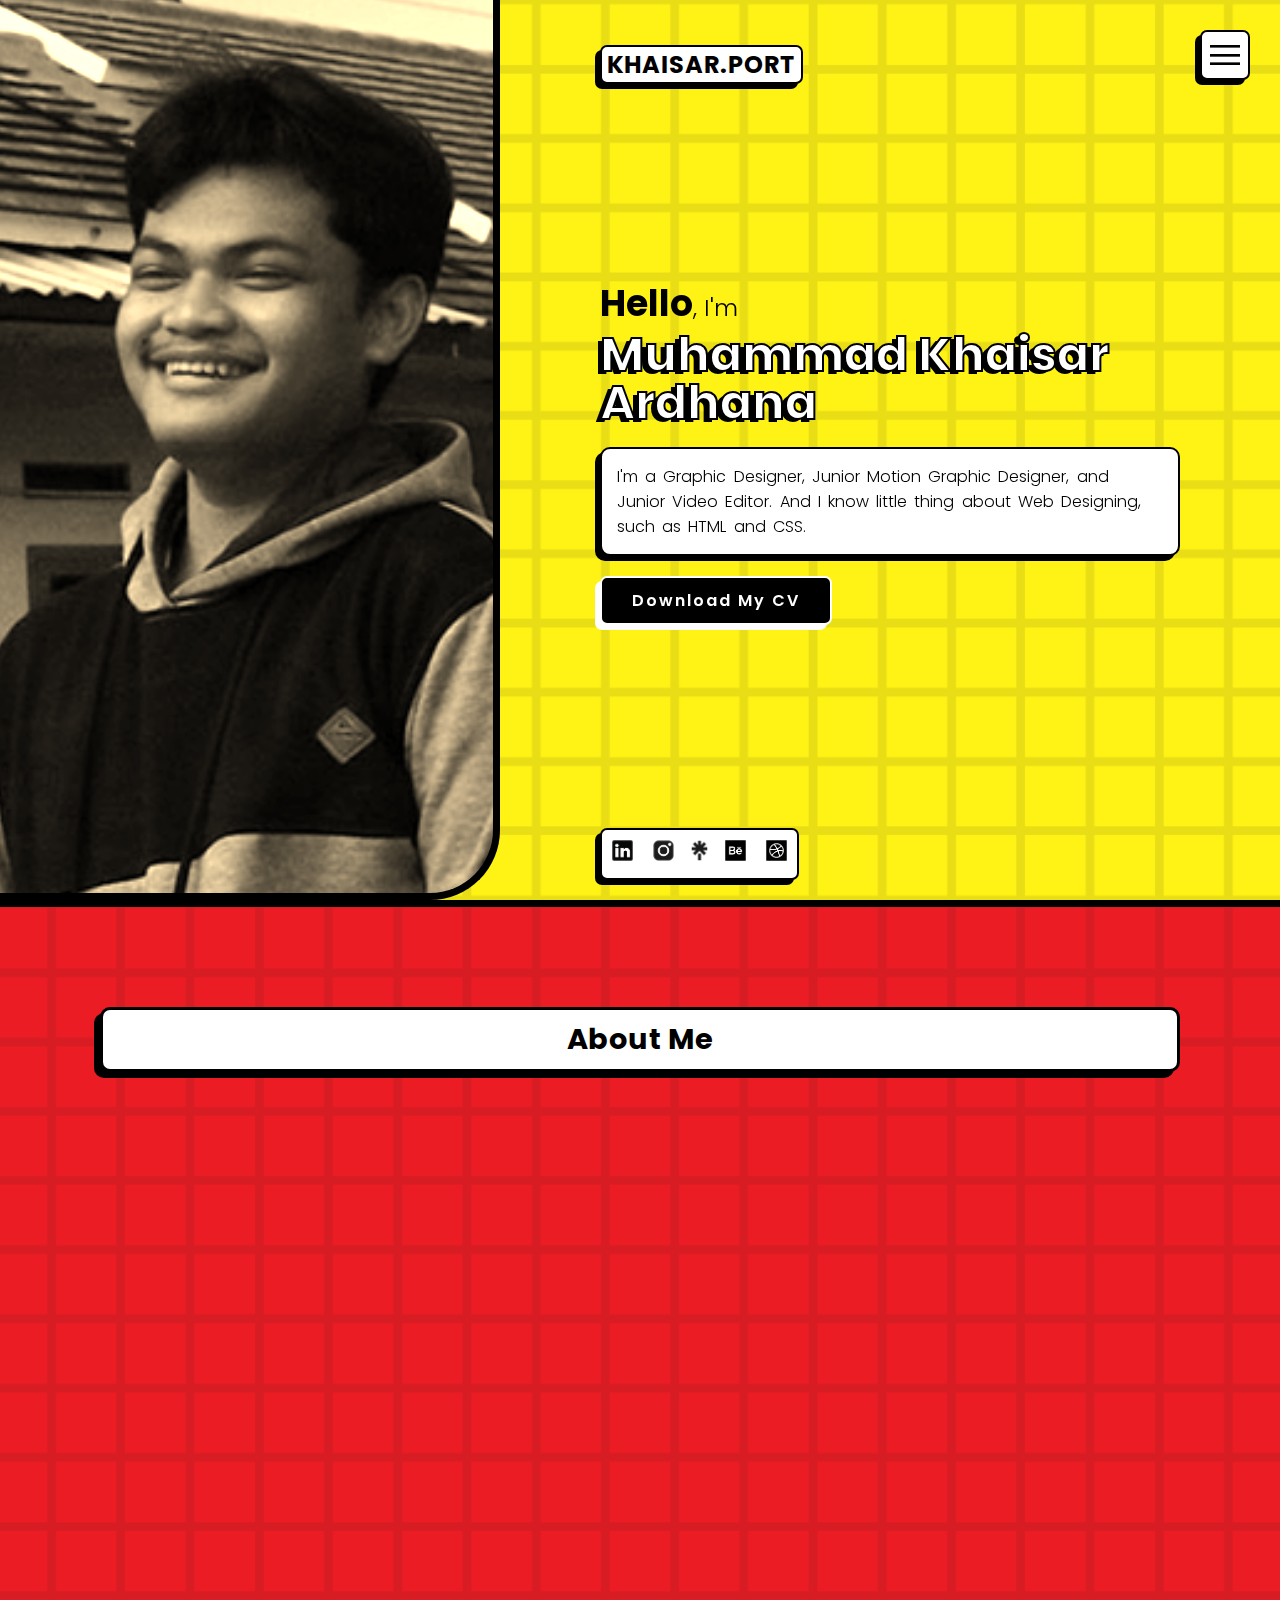
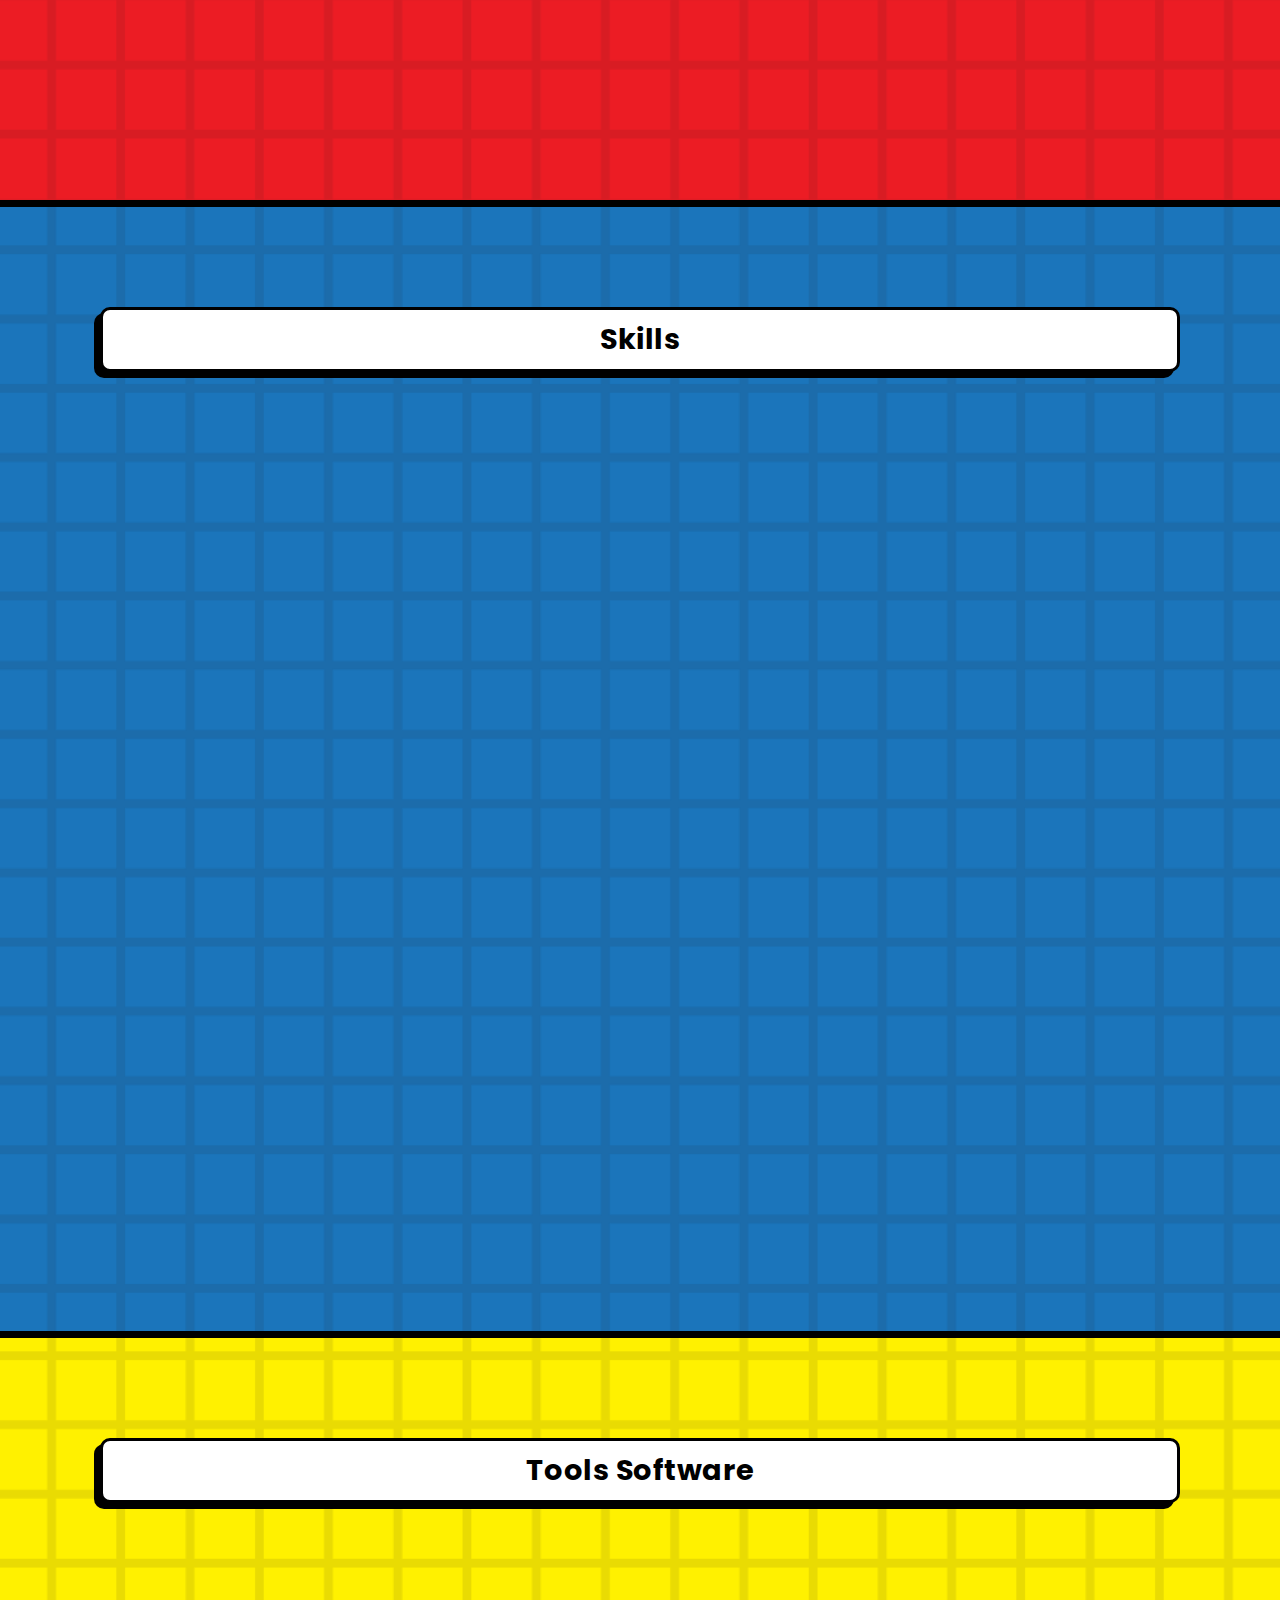
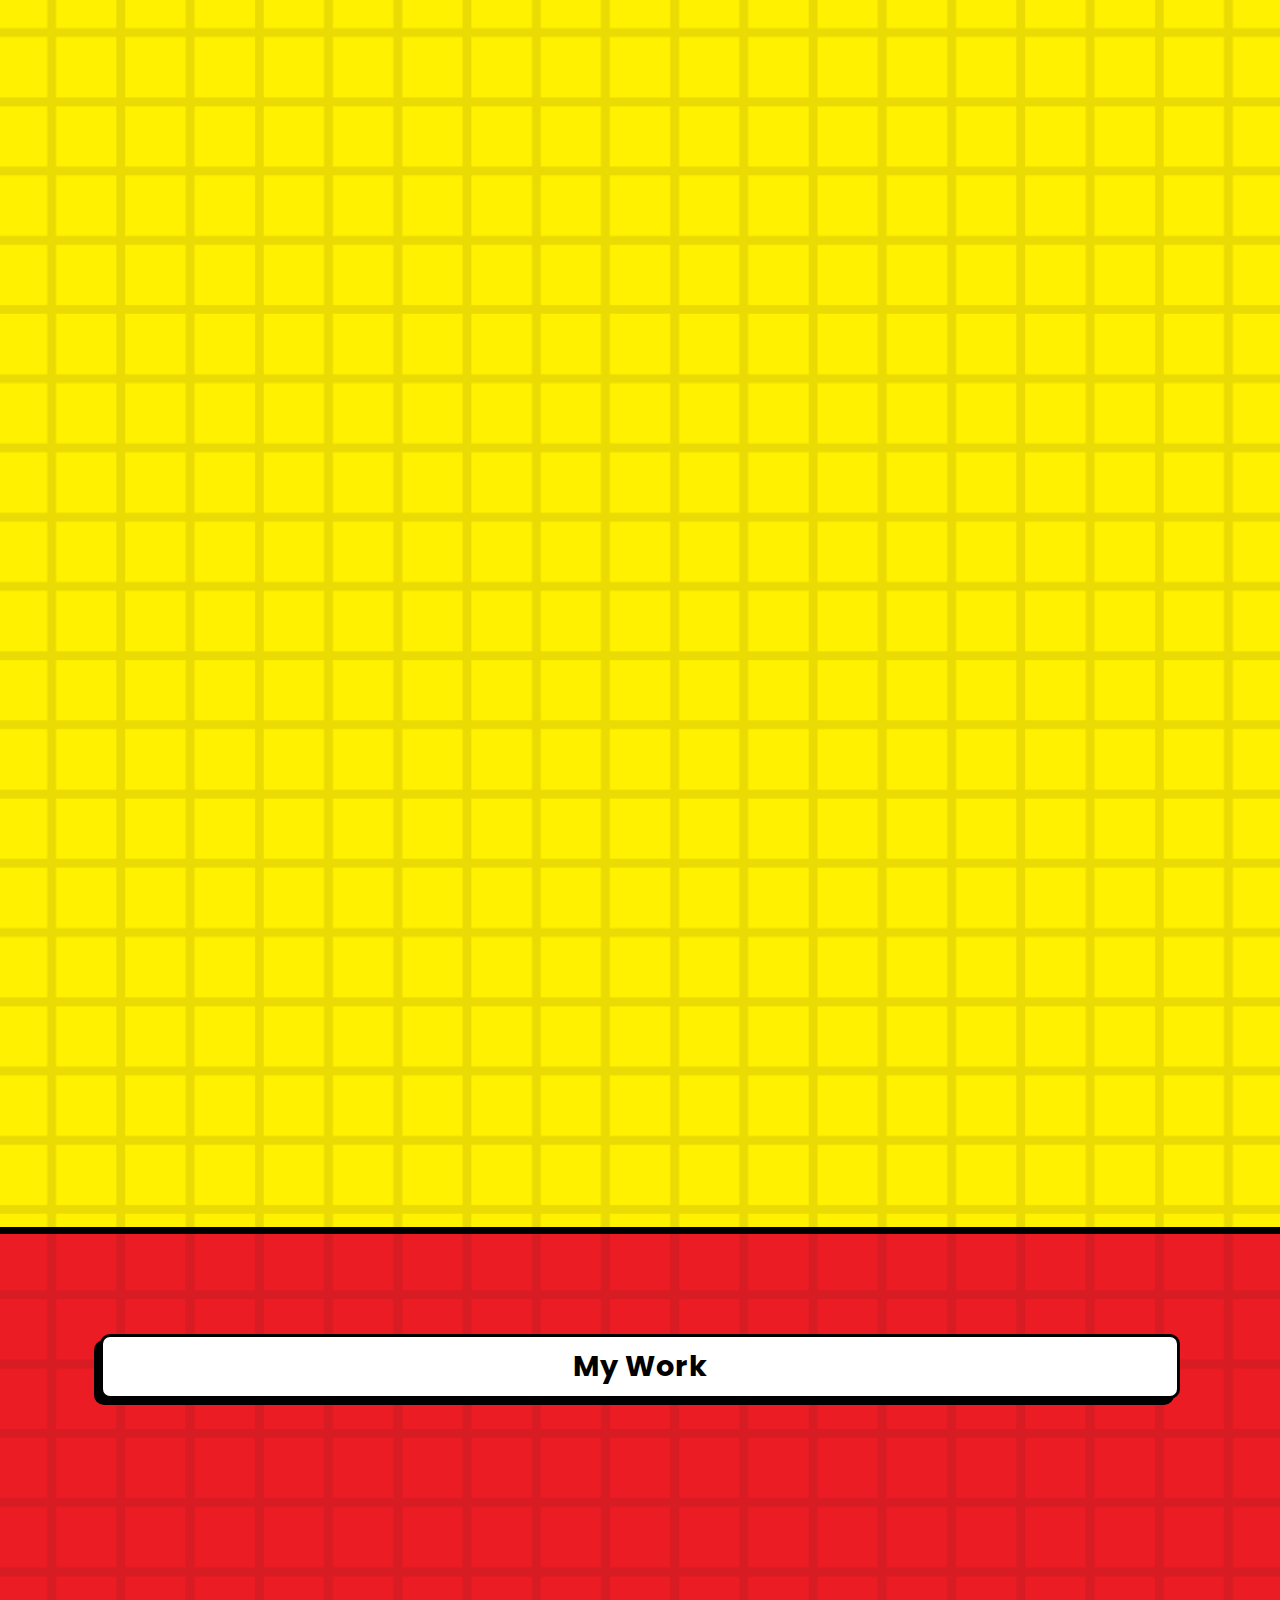
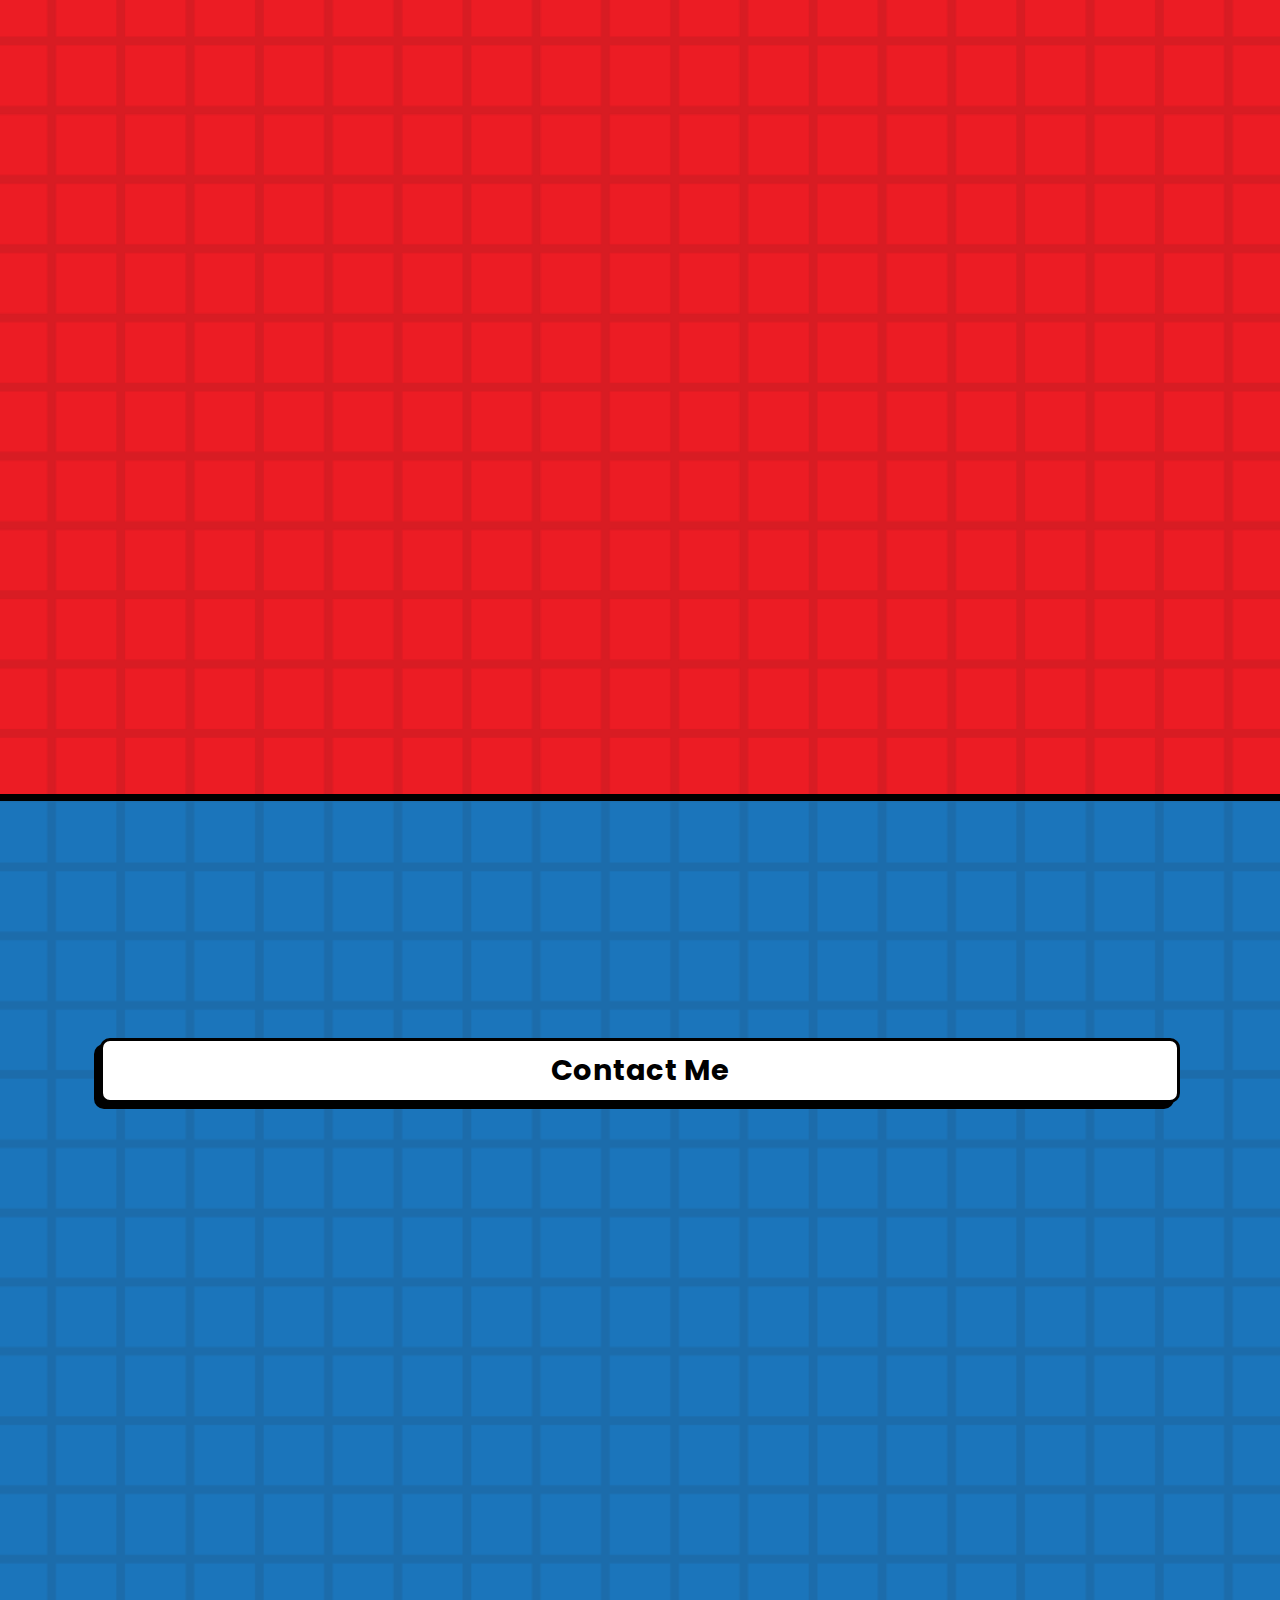
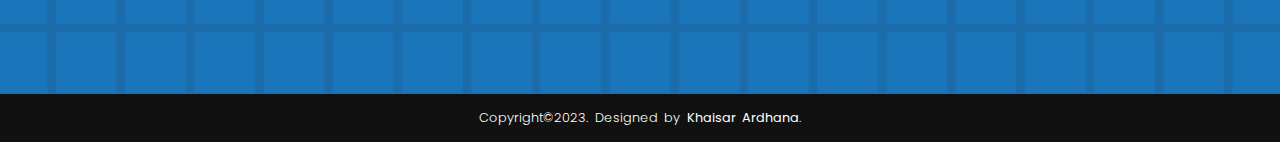
==== index.html @ e200ba96 "first commit" ====
<!DOCTYPE html>
<html lang="en">
<head>
    <meta charset="UTF-8">
    <meta http-equiv="X-UA-Compatible" content="IE=edge">
    <meta name="viewport" content="width=device-width, initial-scale=1.0">
    <title>Khaisar Port | Personal Portfolio</title>
    <link rel="stylesheet" href="style.css">
    <link rel="preconnect" href="https://fonts.googleapis.com">
    <link rel="preconnect" href="https://fonts.gstatic.com" crossorigin>
    <link href="https://fonts.googleapis.com/css2?family=Poppins:wght@400;900&display=swap" rel="stylesheet">
    <link rel="stylesheet" href="https://unpkg.com/aos@next/dist/aos.css" />
    <link rel="shortcut icon" href="img/iconnn.png" type="image/x-icon">
</head>
<body>
    <div class="toggle" onclick="toggleMenu();"></div>

    <div id="scrollo" onclick="scrollToTop();"></div>
    
    <section class="banner" id="home">
        <div class="imgSidebar">
            <img src="img/bg2.png" alt="">
        </div>
        <div class="contentBx">
            <h5 class="logoText">khaisar.port</h5>
            <div>
                <h4 data-aos="fade-right" data-aos-delay="180" data-aos-duration="700"><span>Hello</span>, I'm</h4>
                <h2 data-aos="fade-right" data-aos-delay="180" data-aos-duration="700">Muhammad Khaisar Ardhana</h2>
                <p data-aos="fade-right" data-aos-delay="150" data-aos-duration="700">I'm a Graphic Designer, Junior Motion Graphic Designer, and Junior Video Editor. 
                And I know little thing about Web Designing, such as HTML and CSS.</p>
                <div data-aos="fade-right" data-aos-delay="150" data-aos-duration="700">
                    <a href="https://drive.google.com/file/d/1CqVGi5W39C2ezbR8fNIJ_-Jcxa_Be7l1/view?usp=share_link" target="_blank" class="btn1">Download My CV</a>
                </div>
            </div>
            <ul class="sci">
                <li><a href="https://www.linkedin.com/in/khaisarishere/" target="_blank"><img src="img/linkedin.png"></a></li>
                <li><a href="https://www.instagram.com/khaisar.port/" target="_blank"><img src="img/instagram.png"></a></li>
                <li><a href="https://linktr.ee/khaisar.porto" target="_blank"><img src="img/linktree.png"></a></li>
                <li><a href="https://www.behance.net/ardhan28121" target="_blank"><img src="img/behance.png"></a></li>
                <li><a href="https://dribbble.com/khaisar_port" target="_blank"><img src="img/dribbble.png"></a></li>
            </ul>
        </div>
    </section>

    <section class="about" id="about">
        <div class="title white">
            <h2>About Me</h2>
        </div>
        <div class="content">
            <div class="textBx"  data-aos="fade-up" data-aos-delay="100" data-aos-duration="500">
                <p>I am Muhammad Khaisar Ardhana, I am a graduate of SMK Negeri 62 Jakarta majoring in Multimedia. 
                I have some expertise in the field of multimedia, namely graphic design, motion graphics, video editing, and a 
                little bit of web designing. During school I was active in multimedia activities at school, among others, I was assigned 
                to create poster designs for school activities, banner designs for school activities, make logos for school hotels, and 
                be part of a video editor for school commercial advertising needs and school activities.<br><br>In addition, I have experience 
                in PKL(Internship) programs in two different places. For the first place I underwent the internship, I did it at the Ministry 
                of Agriculture of the Republic of Indonesia in South Jakarta, where I worked as a graphic designer who focused on making 
                statistical designs for agricultural development in Indonesia. For the second place, I did my internship at NR Productions in 
                Bogor, where I acted as a graphic designer for print and digital media purposes, such as creating designs for posters, banners, 
                labels, packaging, infographics, instagram feeds and motion graphic assets.</p>
            </div>
            <div class="imgBx" data-aos="fade-up" data-aos-delay="115" data-aos-duration="500">
                <img src="img/bg1.jpg">
            </div>
        </div>
    </section>

    <section class="services" id="services">
        <div class="title">
            <h2>Skills</h2>
        </div>
        <div class="content">
            <div class="servicesBx">
                <img src="img/icon1.png">
                <h2>Graphic Design</h2>
            </div>
            <div class="servicesBx">
                <img src="img/icon4.png">
                <h2>Digital Imaging</h2>
            </div>
            <div class="servicesBx">
                <img src="img/icon6.png">
                <h2>Motion Graphic</h2>
            </div>
            <div class="servicesBx">
                <img src="img/icon6.png">
                <h2>Video Editing</h2>
            </div>
            <div class="servicesBx">
                <img src="img/icon5.png">
                <h2>Office Software</h2>
            </div>
            <div class="servicesBx">
                <img src="img/icon2.png">
                <h2>Web Design</h2>
            </div>
        </div>
    </section>

    <section class="skills" id="skills">
        <div class="title white">
            <h2>Tools Software</h2>
        </div>
        <div class="content">
            <div class="skillsBx" data-aos="fade-up" data-aos-delay="100" data-aos-duration="500">
                <ul>
                    <li>
                        <h5>Adobe Photoshop<br/>80%</h5>
                        <span class="bar bar1"></span>
                    </li>
                    <li>
                        <h5>Adobe Illustrator<br/>90%</h5>
                        <span class="bar bar2"></span>
                    </li>
                    <li>
                        <h5>Adobe After Effect<br/>50%</h5>
                        <span class="bar bar3"></span>
                    </li>
                    <li>
                        <h5>Adobe Premiere Pro<br/>50%</h5>
                        <span class="bar bar4"></span>
                    </li>
                    <li>
                        <h5>Adobe XD<br/>60%</h5>
                        <span class="bar bar5"></span>
                    </li>
                    <li>
                        <h5>CorelDRAW<br/>60%</h5>
                        <span class="bar bar6"></span>
                    </li>
                    <li>
                        <h5>Microsoft Excel<br/>60%</h5>
                        <span class="bar bar7"></span>
                    </li>
                    <li>
                        <h5>Microsoft Word<br/>70%</h5>
                        <span class="bar bar8"></span>
                    </li>
                    <li>
                        <h5>Microsoft PowerPoint<br/>60%</h5>
                        <span class="bar bar9"></span>
                    </li>
                    <li>
                        <h5>HTML<br/>60%</h5>
                        <span class="bar bar10"></span>
                    </li>
                    <li>
                        <h5>CSS<br/>50%</h5>
                        <span class="bar bar11"></span>
                    </li>
                </ul>
            </div>
        </div>
    </section>

    <section class="work" id="work"> 
        <div class="title">
            <h2>My Work</h2>
        </div>
        <div class="content">
            <div class="workBx">
                <div class="imgBx">
                    <img src="work/img/other/9 B PETANI 8 3.jpg">
                </div>
            </div>
            <div class="workBx">
                <div class="imgBx">
                    <img src="work/img/other/23 Y PURBA 1 1.jpg">
                </div>
            </div>
            <div class="workBx">
                <div class="imgBx">
                    <img src="work/img/other/52 R SAUNG PECEL.jpg">
                </div>
            </div>
            <div class="workBx">
                <div class="imgBx">
                    <img src="work/img/other/72 B PRICE 3 1.jpg">
                </div>
            </div>
            <div class="workBx">
                <div class="imgBx">
                    <img src="work/img/other/79 R WORKIND 4 4.jpg">
                </div>
            </div>
            <div class="workBx">
                <div class="imgBx">
                    <img src="work/img/other/86 LABEL DARGUL 2-01.jpg">
                </div>
            </div>
            <div class="workBx">
                <div class="imgBx">
                    <img src="work/img/other/87 LOGO TAHU BUDUG-01.jpg">
                </div>
            </div>
            <div class="workBx">
                <div class="imgBx">
                    <img src="work/img/other/99 OUTINED GLOW.jpg">
                </div>
            </div>
            <div data-aos="fade-up" data-aos-duration="500">
                <a href="work/work.html" class="btn2">More Works</a>
            </div>
        </div>
    </section>

    <section class="contact" id="contact">
        <div class="title white">
            <h2>Contact Me</h2>
        </div>
        <form class="contactForm" name="khaisarport-contact-form">
            <div class="row">
                <div class="col50">
                    <input type="text" placeholder="First Name" id="firstname" autocomplete="off" name="firstname">
                </div>
                <div class="col50">
                    <input type="text" placeholder="Last Name" id="lastname" autocomplete="off" name="lastname">
                </div>
            </div>
            <div class="row">
                <div class="col50">
                    <input type="email" placeholder="E-mail" id="email" autocomplete="off" name="email">
                </div>
                <div class="col50">
                    <input type="text" placeholder="Mobile Phone" id="phoneno" autocomplete="off" name="phoneno">
                </div>
            </div>   
            <div class="row">
                <div class="col100">
                    <textarea placeholder="Message" id="message" name="message"></textarea>
                </div>
            </div>
            <div class="row">
                <div class="col100">
                    <button type="submit" class="btn3" id="btn3" onclick="show();">Send</button>
                    <!-- <div class="success">
                        <h4>Success</h4>
                    </div> -->
                </div>
            </div>
        </form>
        <div class="alert" id="alert">
            <div class="success"><strong>Thank You!</strong>Your message already submitted.</div>
            <div class="success-ok" id="success-ok" onclick="hide();"><STRong>Ok</STRong></div>
        </div>
    </section>

    <div class="copyright">
        <p>Copyright&copy;2023. Designed by <strong>Khaisar Ardhana</strong>.</p>
    </div>

    <div class="sidebar">
        <ul>
            <li><a href="#home" onclick="toggleMenu();">Home</a></li>
            <li><a href="#about" onclick="toggleMenu();">About</a></li>
            <li><a href="#services" onclick="toggleMenu();">Skills</a></li>
            <li><a href="#skills" onclick="toggleMenu();">Tools</a></li>
            <li><a href="#work" onclick="toggleMenu();">Work</a></li>
            <li><a href="#contact" onclick="toggleMenu();">Contact</a></li>
        </ul>
    </div>
    
    <script>
        function toggleMenu(){
            const menuToggle = document.querySelector('.toggle');
            const sidebar = document.querySelector('.sidebar');
            menuToggle.classList.toggle('active');
            sidebar.classList.toggle('active');
        }
    </script>

    <script>
        // Fungsi untuk menggulir ke atas halaman
        function scrollToTop() {
        window.scrollTo({
            top: 0,
            behavior: 'smooth'
        });
        }

        // Menampilkan atau menyembunyikan tombol scroll-to-top saat melakukan scroll
        window.addEventListener('scroll', function() {
        var scrollToTopBtn = document.getElementById('scrollo');
        if (window.pageYOffset > 0) {
            scrollToTopBtn.style.display = 'block';
        } else {
            scrollToTopBtn.style.display = 'none';
        }
        });
    </script>

    <script>
        const scriptURL = 'https://script.google.com/macros/s/AKfycbxWn1-8pSquqkdqn5sS08JqUq5RyhAoqbTfPEj5wbR7oXol35xDWjkbbtz9zF952ITAPw/exec';
        const form = document.forms['khaisarport-contact-form'];
    
        form.addEventListener('submit', e => {
        e.preventDefault();
            fetch(scriptURL, { method: 'POST', body: new FormData(form)})
                .then((response) => {
                    form.reset();
                    console.log('Success!', response);
            })
                .catch((error) => console.error('Error!', error.message));
        });
    </script>

    <script>
        function show() {
            var alert = document.getElementById("alert");
            alert.style.display = 'flex'
        }

        function hide() {
            var alert = document.getElementById("alert");
            alert.style.display = 'none'
        }
    </script>

    <script src="https://unpkg.com/aos@next/dist/aos.js"></script>
    <script>
        const gallerySkill = document.querySelectorAll('.servicesBx');

        gallerySkill.forEach((img, i) => {
            img.dataset.aos = 'zoom-in'
            img.dataset.aosDelay = i * 100
        })

        const galleryWork = document.querySelectorAll('.workBx');

        galleryWork.forEach((imo, i) => {
            imo.dataset.aos = 'zoom-in'
            imo.dataset.aosDelay = i * 100
        })

        const rowForm = document.querySelectorAll('.row');

        rowForm.forEach((rowf, i) => {
            rowf.dataset.aos = 'zoom-in'
            rowf.dataset.aosDelay = i * 100
        })

        AOS.init({
            startEvent: 'DOMContentLoaded'
        });
    </script>

    <!-- <script>
        window.addEventListener('scroll', function(){
            var scroll = document.querySelector('.scroll');
        })
    </script> -->
 
    <!-- <script src="https://smtpjs.com/v3/smtp.js"></script>

    <script>
        var btn2 = document.getElementById('btn2');
        btn2.addEventListener('click', function(e) {
            e.preventDefault()
            var firstname = document.getElementById('firstname').value;
            var lastname = document.getElementById('lastname').value;
            var email = document.getElementById('email').value;
            var phoneno = document.getElementById('phoneno').value;
            var message = document.getElementById('message').value;
            var fill = 'First Name: '+firstname + 'Last Name: '+lastname + '<br/> E-mail: ' + email + '<br/> Phone Number: ' +phoneno + '<br/> Message: '+message;

            Email.send({
                SecureToken : "e549da4a-39fe-4d3e-8492-d111835b9c7c",
                To : 'ardhanamk121@gmail.com',
                From : "randominaja4@gmail.com",
                Subject : "New Contact Entry",
                Body : fill
            }).then(
                message => alert(message)
            );
        })
    </script> tambahin method="post" di form -->

    <!-- <script>
        let cursor = document.querySelector('.cursor');
        document.addEventListener('mousemove', (e) => {
            cursor.style.left = e.pageX + 'px';
            cursor.style.top = e.pageY +'px';
        })
    </script> -->

    <!-- <?php
        if(!empty($_POST["send"])) {
        $userName = $_POST["userName"];
        $userEmail = $_POST["userEmail"];
        $userPhone = $_POST["userPhonemo"];
        $userMessage = $_POST["userMessage"];
        $toEmail = "ardhanamk121@gmail.com";
    
        $mailHeaders = "Name: " . $userFname, $userLname .
        "\r\n Email: ". $userEmail  . 
        "\r\n Phone: ". $userPhoneno  . 
        "\r\n Message: " . $userMessage . "\r\n";

        if(mail($toEmail, $userName, $mailHeaders)) {
            $message = "Your contact information is received successfully.";
        }
    }
    ?> -->
</body>
</html>
---- style.css ----
* {
    margin: 0;
    padding: 0;
    box-sizing: border-box;
    font-family: 'Poppins', sans-serif;;
    scroll-behavior: smooth;
}

.toggle {
    position: fixed;
    top: 30px;
    right: 30px;
    width: 50px;
    height: 50px;
    background: #fff url(img/menu.png);
    border: 2px solid #000;
    background-size: 30px;
    background-position: center;
    background-repeat: no-repeat;
    cursor: pointer;
    border-radius: 7px;
    z-index: 1000;
    box-shadow: -5px 5px #000;
}

.toggle.active {
    background: #fff url(img/close.png);
    background-size: 25px;
    background-position: center;
    background-repeat: no-repeat;
}

#scrollo {
    display: none;
    position: fixed;
    bottom: 30px;
    right: 30px;
    width: 50px;
    height: 50px;
    background: #fff url(../img/arrow.png);
    border: 2px solid #000;
    background-size: 25px;
    background-position: center;
    background-repeat: no-repeat;
    cursor: pointer;
    border-radius: 7px;
    z-index: 1000;
    box-shadow: -5px 5px #000;
    animation: goesup .3s ease-out;
}

@keyframes goesup {
    0% {
      transform: scale(0);
    }

    50% {
        transform: scale(1.2);
    }

    100% {
      transform: scale(1);
    }
}

section {
    padding: 100px;
    min-height: 100vh;
}

.banner {
    position: relative;
    width: 100%;
    min-height: 100vh;
}

.banner .imgSidebar {
    position: absolute;
    top: 0;
    left: 0;
    width: 500px;
    background-color: #000;
    height: 100%;
    overflow: hidden;
    border-radius: 0 0 70px 0;
    border-bottom: 7px solid #000;
    border-right: 7px solid #000;
}

.banner .imgSidebar img {
    position: absolute;
    top: 0;
    left: 0;
    width: 100%;
    height: 100%;
    object-fit: cover;
    transition: .3s;
    margin-top: 0%;
}

.banner .imgSidebar img:hover {
    transform: scale(2);
    filter: sepia(5000%);
    margin-top: 55%;
}

.banner .contentBx,
.sidebar {
    position: absolute;
    top: 0;
    right: 0;
    width: calc(100% - 500px);
    height: 100%;
    display: flex;
    justify-content: center;
    align-items: center;
    padding: 100px;
}

.logoText {
    position: absolute;
    top: 45px;
    left: 100px;
    font-size: 1.5em;
    text-transform: uppercase;
    letter-spacing: 1px;
    color: #000;
    padding: 0 5px;
    background-color: #fff;
    border-radius: 7px;
    border: 2px solid #000;
    box-shadow: -5px 5px #000;
}

.banner {
    background-image: url(img/pattern.png);
    background-position: center;
    background-size: 100vh;
    background-color: #fff315;
}

.banner .contentBx h4 {
    font-size: 1.5em;
    color: #000;
    font-weight: 300;
}

.banner .contentBx h4 span {
    color: #000;
    font-size: 1.5em;
    font-weight: 700;
}

.banner .contentBx h2 {
    font-size: 3em;
    color: #fff;
    -webkit-text-stroke: 2px #000;
    text-shadow: -5px 3px #000;
    line-height: 1em;
    font-weight: 2000;
    border-radius: 10px;
}

.banner .contentBx p {
    color: #000;
    background-color: #fff;
    padding: 15px;
    border-radius: 10px;
    border: 2px solid #000;
    box-shadow: -5px 5px #000;
}

p {
    font-size: 1em;
    margin: 20px 0;
    font-weight: 300;
    word-spacing: .2em;
}

.btn1, .btn2, .btn3 {
    background: #000;
    color: #fff;
    padding: 10px 30px;
    display: inline-block;
    text-decoration: none;
    font-weight: 600;
    letter-spacing: 2px;
    border-style: none;
    font-size: medium;
    border-radius: 7px;
    border: 2px solid #fff;
    box-shadow: -5px 5px #fff;
    cursor: pointer;
    transition: .3s;
}

.btn2 {
    margin-top: 17px;
}

.btn1:hover, .btn2:hover, .btn3:hover {
    background: #fff;
    color: #000;
    border: 2px solid #000;
    box-shadow: -5px 5px #000;
}

.sidebar {
    position: fixed;
    background: #fff;
    border-bottom: 7px solid #000;
    border-left: 7px solid #000;
    display: flex;
    justify-content: center;
    align-items: center;
    transition: 1s;
    padding: 40px;
    z-index: 100;
    right: -100%;
    border-radius: 0 0 0 70px;
}

.sidebar.active {
    right: 0;
}

.sidebar ul {
    display: flex;
    justify-content: center;
    align-items: center;
    flex-direction: column;
}

.sidebar ul li {
    list-style: none;
}

.sidebar ul li a {
    color: #000;
    text-decoration: none;
    font-size: 2em;
    margin: 10px 0;
    font-weight: 700;
    letter-spacing: 2px;
    text-transform: uppercase;
    transition: .3s;
}

.sidebar ul li a:hover {
    font-size: 3em;
}

.sci {
    position: absolute;
    left: 100px;
    bottom: 20px;
    display: flex;
    justify-content: center;
    align-items: center;
    background-color: #fff;
    border-radius: 7px;
    border: 2px solid #000;
    box-shadow: -5px 5px #000;
}

.sci li {
    list-style: none;
}

.sci li img {
    transform: scale(0.5);
    transition: .3s;
}

.sci:hover li img {
    box-shadow: -7px 7px #000;
}

.title {
    width: 100%;
    text-align: center;
}

.title p {
    max-width: 700px;
    display: inline-block;
}

.title h2 {
    color: #000;
    background-color: #fff;
    border: 3px solid #000;
    box-shadow: -6px 6px #000;
    border-radius: 10px;
    position: relative;
    padding: 8px;
    font-size: 1.8em;
    font-weight: 700;
    letter-spacing: .5px;
}

.about {
    background: #ec1c24;
    border-top: 7px solid #000;
    background-image: url(img/pattern.png);
    background-position: center;
    background-size: 100vh;
}

.about .content {
    display: flex;
    justify-content: space-between;
}

.about .content .textBx {
    margin-top: 50px;
    min-width: 49%;
    width: 49%;
    background-color: #fff;
    padding: 0 20px 0 20px;
    border: 3px solid #000;
    box-shadow: -6px 6px #000;
    border-radius: 15px;
}

.about .content .textBx p {
    color: #000;
    line-height: 1.5em;
    text-align: justify;
    font-size: .9em;
}

.about .content .imgBx {
    margin-left: 40px;
}

.about .content .imgBx img {
    margin-top: 50px;
    max-width: 100%;
    border-radius: 30px;
    border: 3px solid #000;
    box-shadow: -6px 6px #000;
    transition: .3s;
}

.about .content .imgBx img:hover {
    filter: sepia(5000%);
}

.services {
    background-color: #1b75bb;
    border-top: 7px solid #000;
    background-image: url(img/pattern.png);
    background-position: center;
    background-size: 100vh;
}

.services .content {
    margin-top: 40px;
    display: flex;
    justify-content: center;
    flex-direction: row;
    flex-wrap: wrap;
}

.services .content .servicesBx {
    padding: 40px 20px;
    width: 340px;
    margin: 20px;
    transition: .3s;
    text-align: center;
    background: #fff;
    border: 3px solid #000;
    box-shadow: -6px 6px #000;
    border-radius: 20px;
}

.services .content .servicesBx:hover {
    background-color: #000;
    border: 3px solid #fff;
    box-shadow: -6px 6px #fff;
}

.services .content .servicesBx img {
    max-width: 80px;
    transition: .5s;
}

.services .content .servicesBx:hover img {
    filter: invert(1);
}

.services .content .servicesBx h2 {
    margin-top: 20px;
    margin-bottom: 10px;
    font-size: 20px;
    font-weight: 600;
    color: #000;
    transition: .3s;
}

.services .content .servicesBx:hover h2 {
    color: #fff;
}

.services .content .servicesBx p {
    margin: 0;
    transition: .5s;
}

.skills {
    background: #fff100;
    border-top: 7px solid #000;
    background-image: url(img/pattern.png);
    background-position: center;
    background-size: 100vh;
}

.skills .content {
    display: flex;
    justify-content: center;
    margin-top: 40px;
}

.skills .content .skillsBx {
    width: 2000px;
    margin: 20px;
    padding: 30px;
    border: 3px solid #000;
    box-shadow: -6px 6px #000;
    background: #fff;
    border-radius: 15px;
    transition: .3s;
}

.skills .content .skillsBx li {
    list-style: none;
    margin: 0;
    padding: 0;
}

.skills .content .skillsBx li h5 {
    margin: 22px 0 5px 0;
    transition: .3s;
    font-size: 15px;
    transition: .3;
}

.skills .content .skillsBx li h5:hover {
    font-size: 27px;
}

.skills .content .skillsBx .bar {
    height: 18px;
    background-color: #e0e0e0;
    margin-bottom: 15px;
    border-radius: 15px;
}

.skills .content .skillsBx .bar::before {
    content: "";
    background-color: #000;
    display: inline-block;
    padding: 8px;
    border-radius: 10px;
    transition: .3s;
}

.skills .content .skillsBx:hover .bar::before {
    background-color: #fff315;
}

.skills .content .skillsBx .bar.bar1::before {
    width: calc(80% - 10px);
}

.skills .content .skillsBx .bar.bar2::before {
    width: calc(90% - 10px);
}

.skills .content .skillsBx .bar.bar3::before {
    width: calc(50% - 10px);
}

.skills .content .skillsBx .bar.bar4::before {
    width: calc(50% - 10px);
}

.skills .content .skillsBx .bar.bar5::before {
    width: calc(60% - 10px);
}

.skills .content .skillsBx .bar.bar6::before {
    width: calc(60% - 10px);
}

.skills .content .skillsBx .bar.bar7::before {
    width: calc(60% - 10px);
}

.skills .content .skillsBx .bar.bar8::before {
    width: calc(70% - 10px);
}

.skills .content .skillsBx .bar.bar9::before {
    width: calc(60% - 10px);
}

.skills .content .skillsBx .bar.bar10::before {
    width: calc(60% - 10px);
}

.skills .content .skillsBx .bar.bar11::before {
    width: calc(50% - 10px);
}

.work {
    background-color: #ec1c24;
    border-top: 7px solid #000;
    background-image: url(img/pattern.png);
    background-position: center;
    background-size: 100vh;
}

.work .content {
    margin-top: 40px;
    display: flex;
    justify-content: center;
    flex-direction: row;
    flex-wrap: wrap;
}

.work .content .workBx {
    position: relative;
    display: flex;
    justify-content: center;
    align-items: center;
    width: 265px;
    height: 265px;
    margin: 10px;
    transition: .5s;
    text-align: center;
}

.work .content .workBx .imgBx {
    position: absolute;
    top: 0;
    left: 0;
    width: 100%;
    height: 100%;
    display: flex;
    justify-content: center;
    align-items: center;
    overflow: hidden;
    border-radius: 10px;
    border: 3px solid #000;
    box-shadow: -6px 6px #000;
}

.work .content .workBx .imgBx img {
    position: absolute;
    top: 0;
    left: 0;
    height: 100%;
    object-fit: cover;
    transform: scale(1.12);
    transition: .3s;
}

.work .content .workBx .imgBx img:hover {
    transform: scale(2);
}

.work .content .workBx .textBx h3 {
    color: #fff;
    text-transform: uppercase;
    letter-spacing: .5px;
    font-size: 1em;
    font-weight: 600;
    opacity: 0;
}

.work .content .workBx:hover .textBx h3 {
    opacity: 1;
}

.alert {
    padding: 10px;
    display: none;
    position: fixed;
    justify-content: center;
    align-items: center;
    text-align: center;
    top: 30px;
    position: fixed;
    flex-direction: column;
    background-color: #fff;
    width: 50%;
    height: 20%;
    border-radius: 10px;
    border: 2px solid #000;
    box-shadow: -6px 6px #000;
    z-index: 100000;
    animation: alert .3s ease-out;
}

@keyframes alert {
    0% {
        transform: scale(0);
    }

    50% {
        transform: scale(1.2);
    }

    100% {
        transform: scale(1);
    }
}

.success {
    letter-spacing: .03em;
}

.success-ok {
    position: relative;
    background-color: #000;
    display: flex;
    justify-content: center;
    margin-top: 10px;
    align-items: center;
    border-radius: 7px;
    width: 70px;
    height: 40px;
    cursor: pointer;
}

.success-ok strong {
    font-size: 1.2em;
    letter-spacing: .1em;
    color: #fff;
}

.contact {
    background: #1b75bb;
    display: flex;
    justify-content: center;
    align-items: center;
    flex-direction: column;
    border-top: 7px solid #000;
    background-image: url(img/pattern.png);
    background-position: center;
    background-size: 100vh;
}

.contact .contactForm {
    position: relative;
    width: 100%;
    margin-top: 40px;
}

.contact .contactForm .row {
    width: 100%;
    display: flex;
}

.contact .contactForm .row .col50 {
    width: 100%;
    margin: 10px;
}

.contact .contactForm .row .col100 {
    width: 100%;
    margin: 10px;
    text-align: center;
}

.contact .contactForm .row input,
.contact .contactForm .row textarea {
    width: 100%;
    padding: 10px;
    border: none;
    background: #fff;
    border: 3px solid #000;
    box-shadow: -6px 6px #000;
    outline: none;
    color: #000;
    border-radius: 10px;
    font-size: 16px;
}

.contact .contactForm .row textarea {
    resize: none;
}

.contact .contactForm .row input[type="submit"] {
    background: #000;
    color: #fff;
    padding: 10px 30px;
    display: inline-block;
    font-weight: 500;
    letter-spacing: 2px;
    cursor: pointer;
    max-width: 150px;
}

.copyright {
    color: #fff;
    background: #111;
    text-align: center;
    padding: 15px;
}

.copyright p {
    margin: 0;
    font-size: .8em;
}

@media (max-width:991px) {
    .banner .imgSidebar {
        display: none;
    }

    .banner .contentBx,
    .sidebar {
        width: 100%;
        padding: 40px;
    }

    .logoText {
        left: 40px;
    }

    .toggle {
        right: 32px;
    }

    .sci {
        left: 40px;
    }

    section {
        padding: 40px;
    }

    .about .content {
        flex-direction: column;
        margin-top: 0;
    }

    .about .content .textBx {
        min-width: 100%;
        width: 100%;
    }

    .about .content .imgBx {
        margin-left: 0;
    }

    .services .content .servicesBx {
        padding: 30px 20px;
        max-width: 340px;
        margin: 10px;
    }

    .contact .contactForm {
        width: 100%;
    }

    .contactForm .row {
        width: 100%;
        display: flex;
        flex-wrap: wrap;
    }

    .contact .contactForm .row .col50 {
        width: 100%;
        margin: 10px;
    }

    .sidebar ul li a {
        font-size: 1.5em;
    }
}

@media (max-width:500px) {

    .services .content .servicesBx,
    .work .content .workBx {
        max-width: 100%;
        width: 100%;
        margin: 10px 0;
    }
}
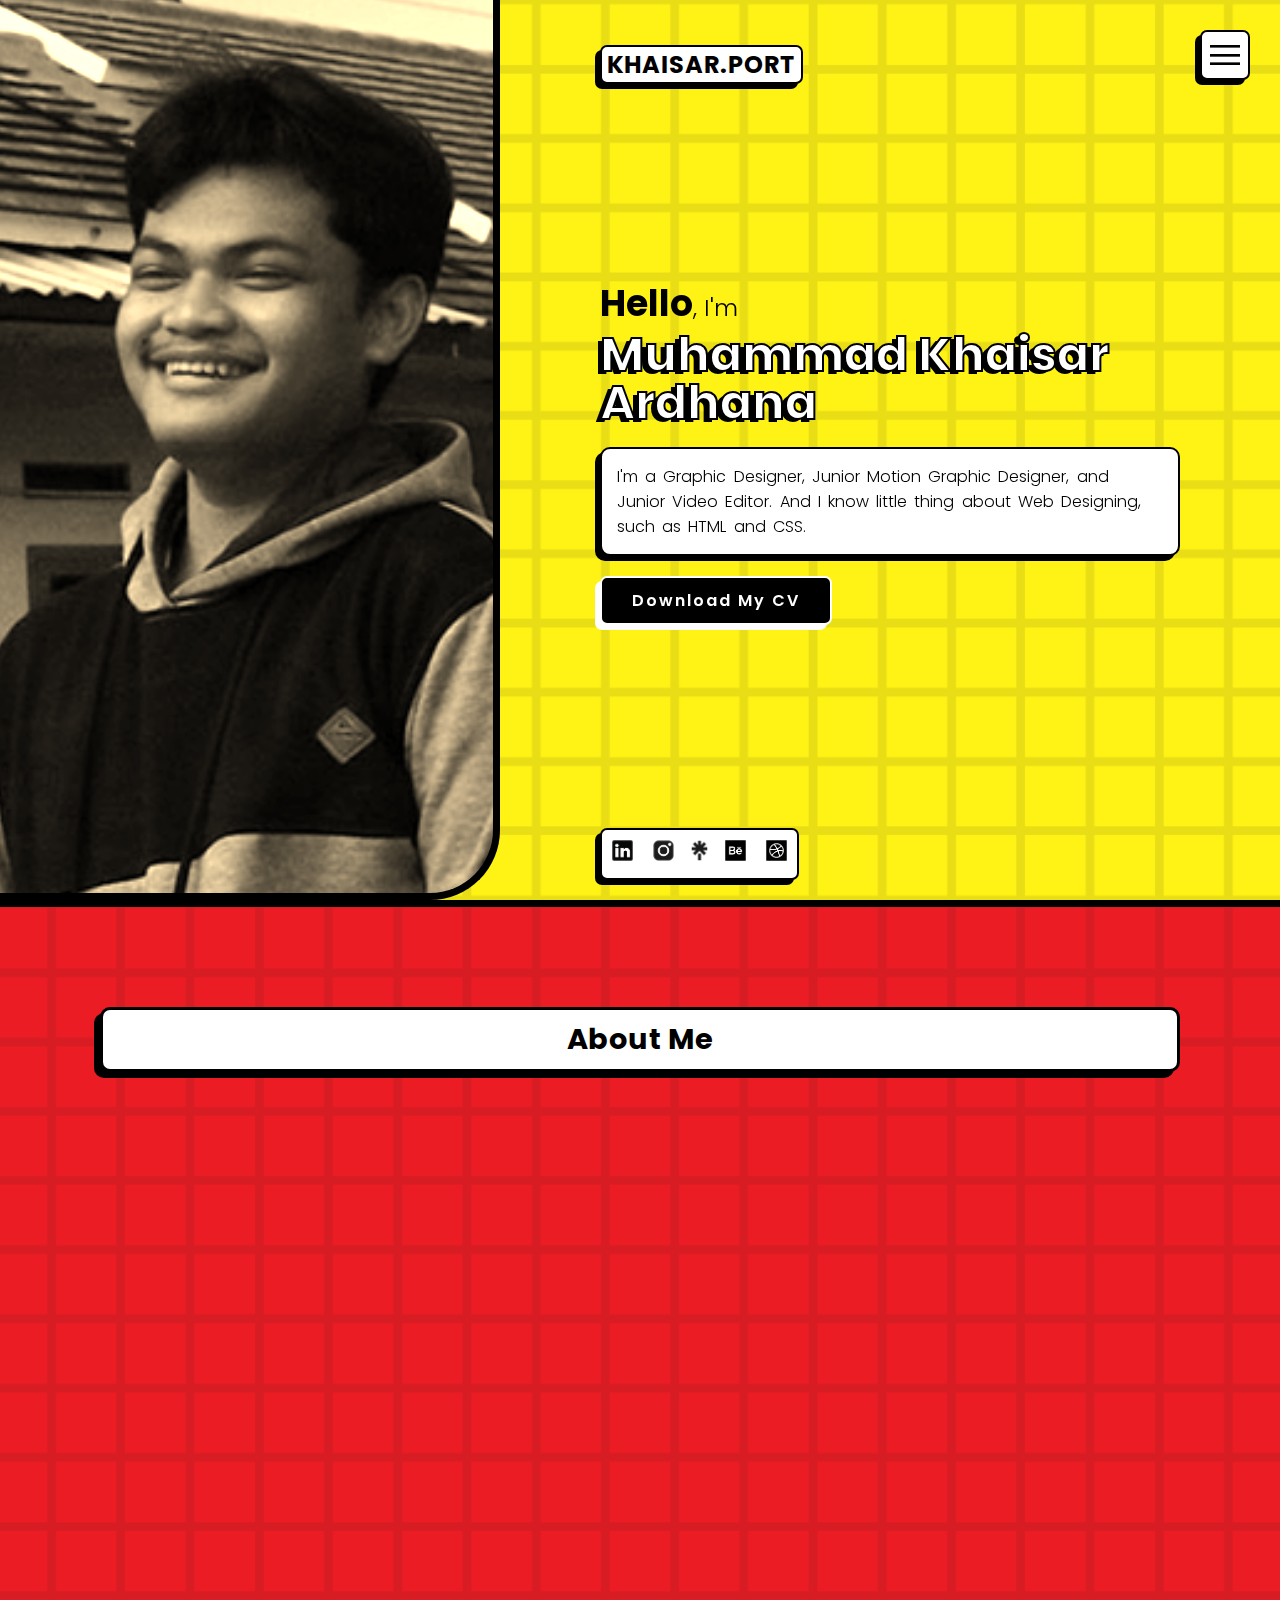
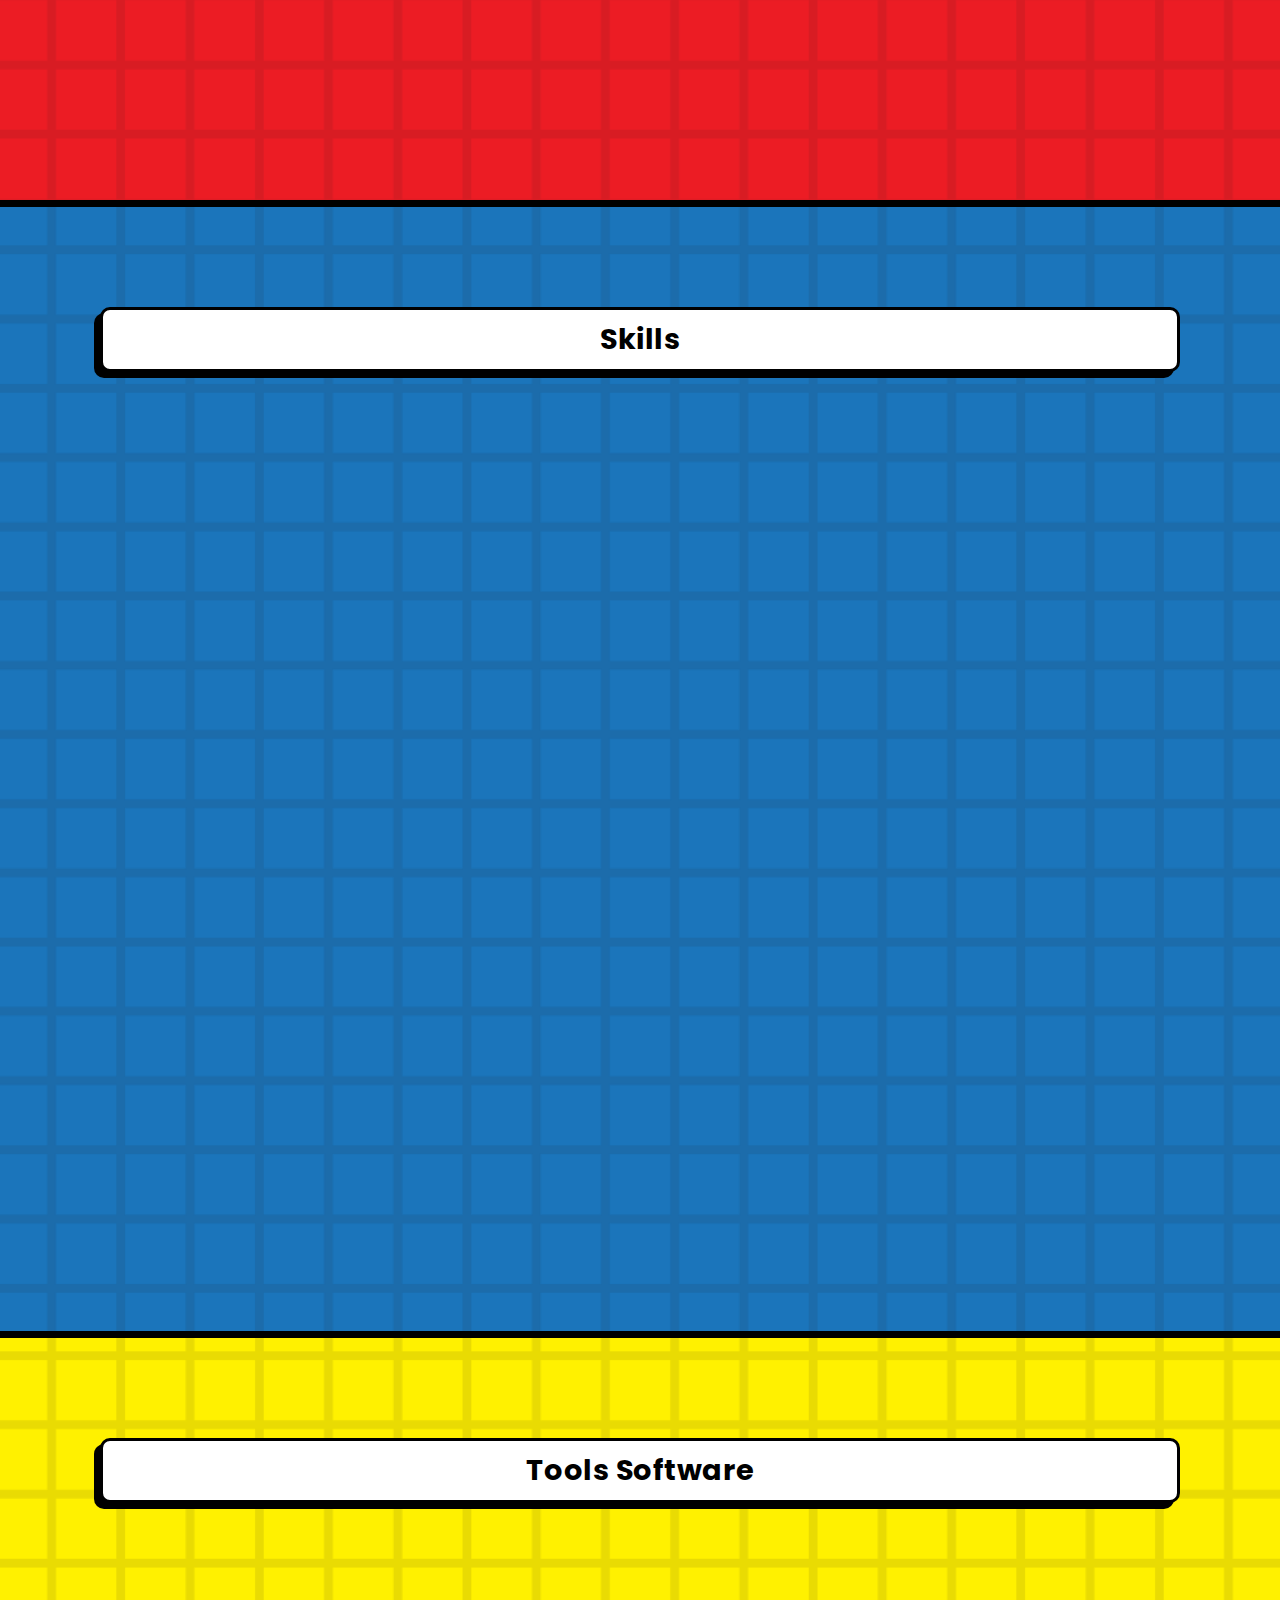
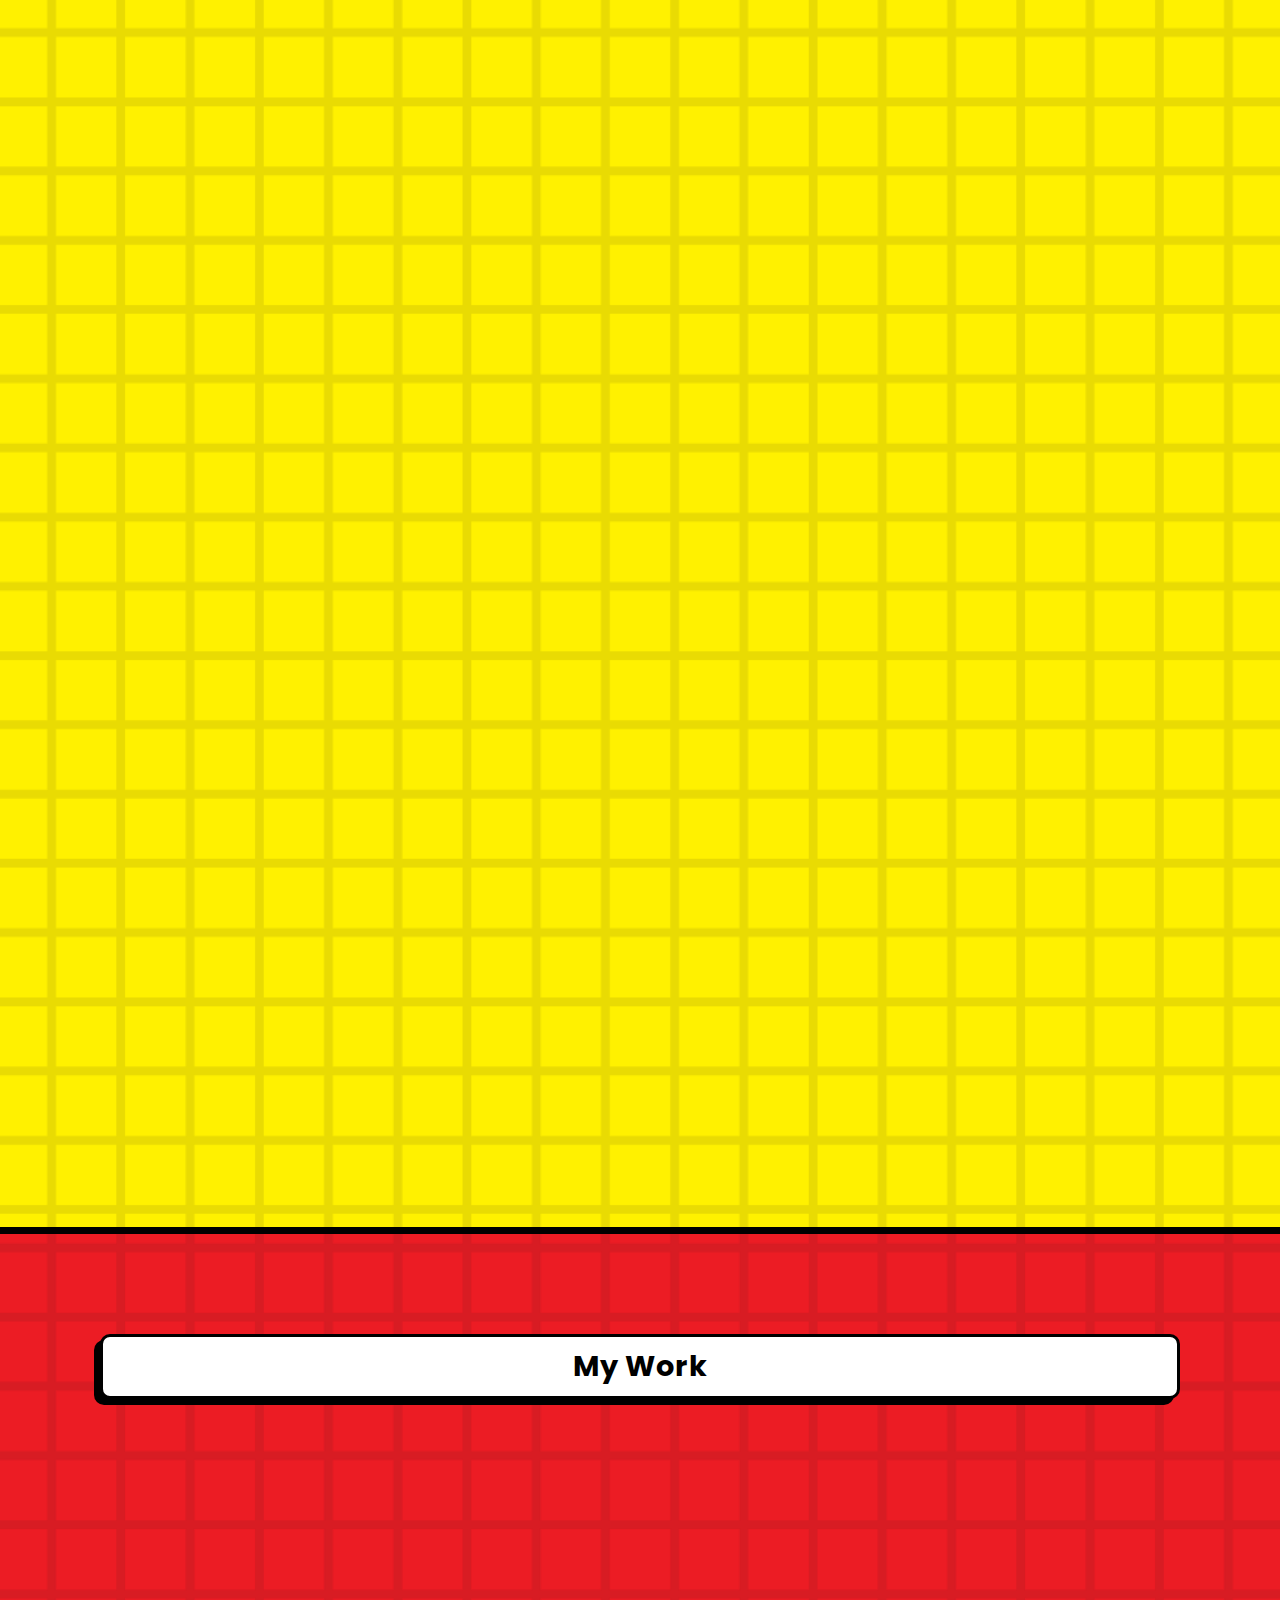
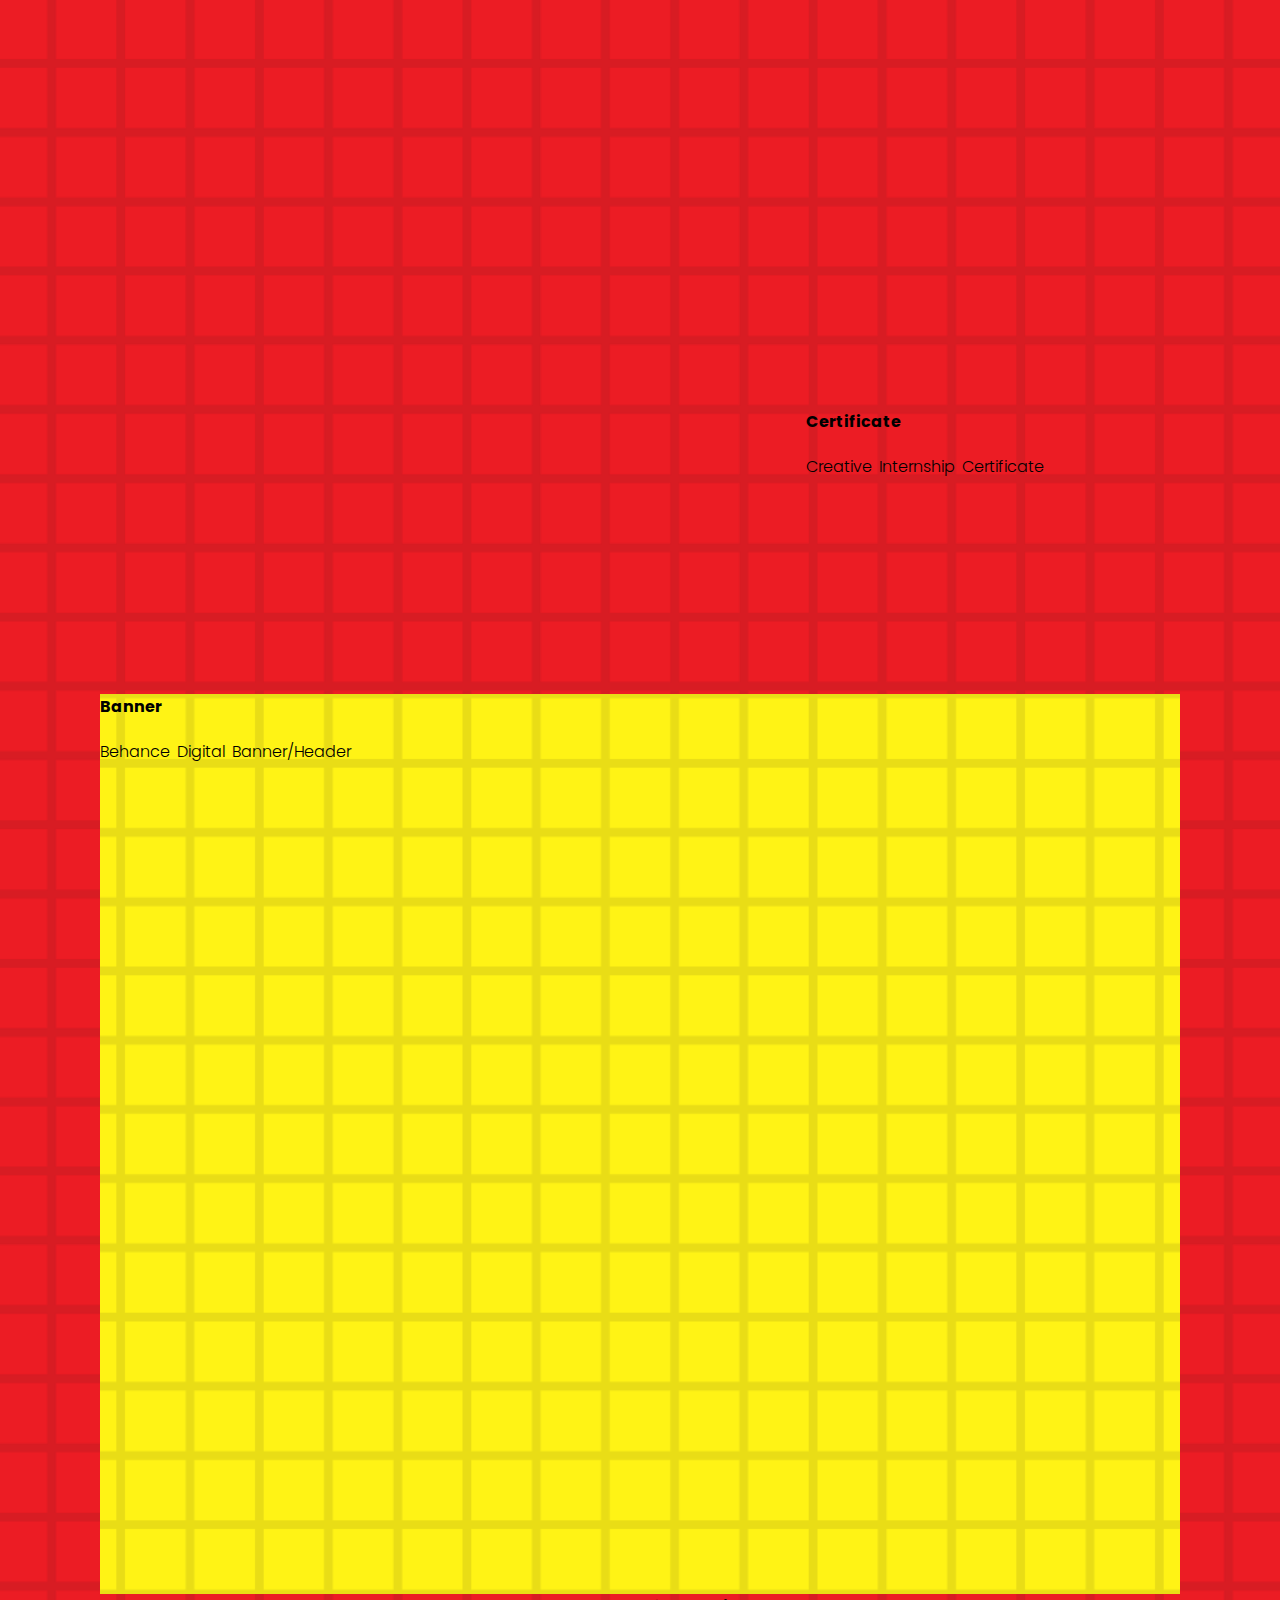
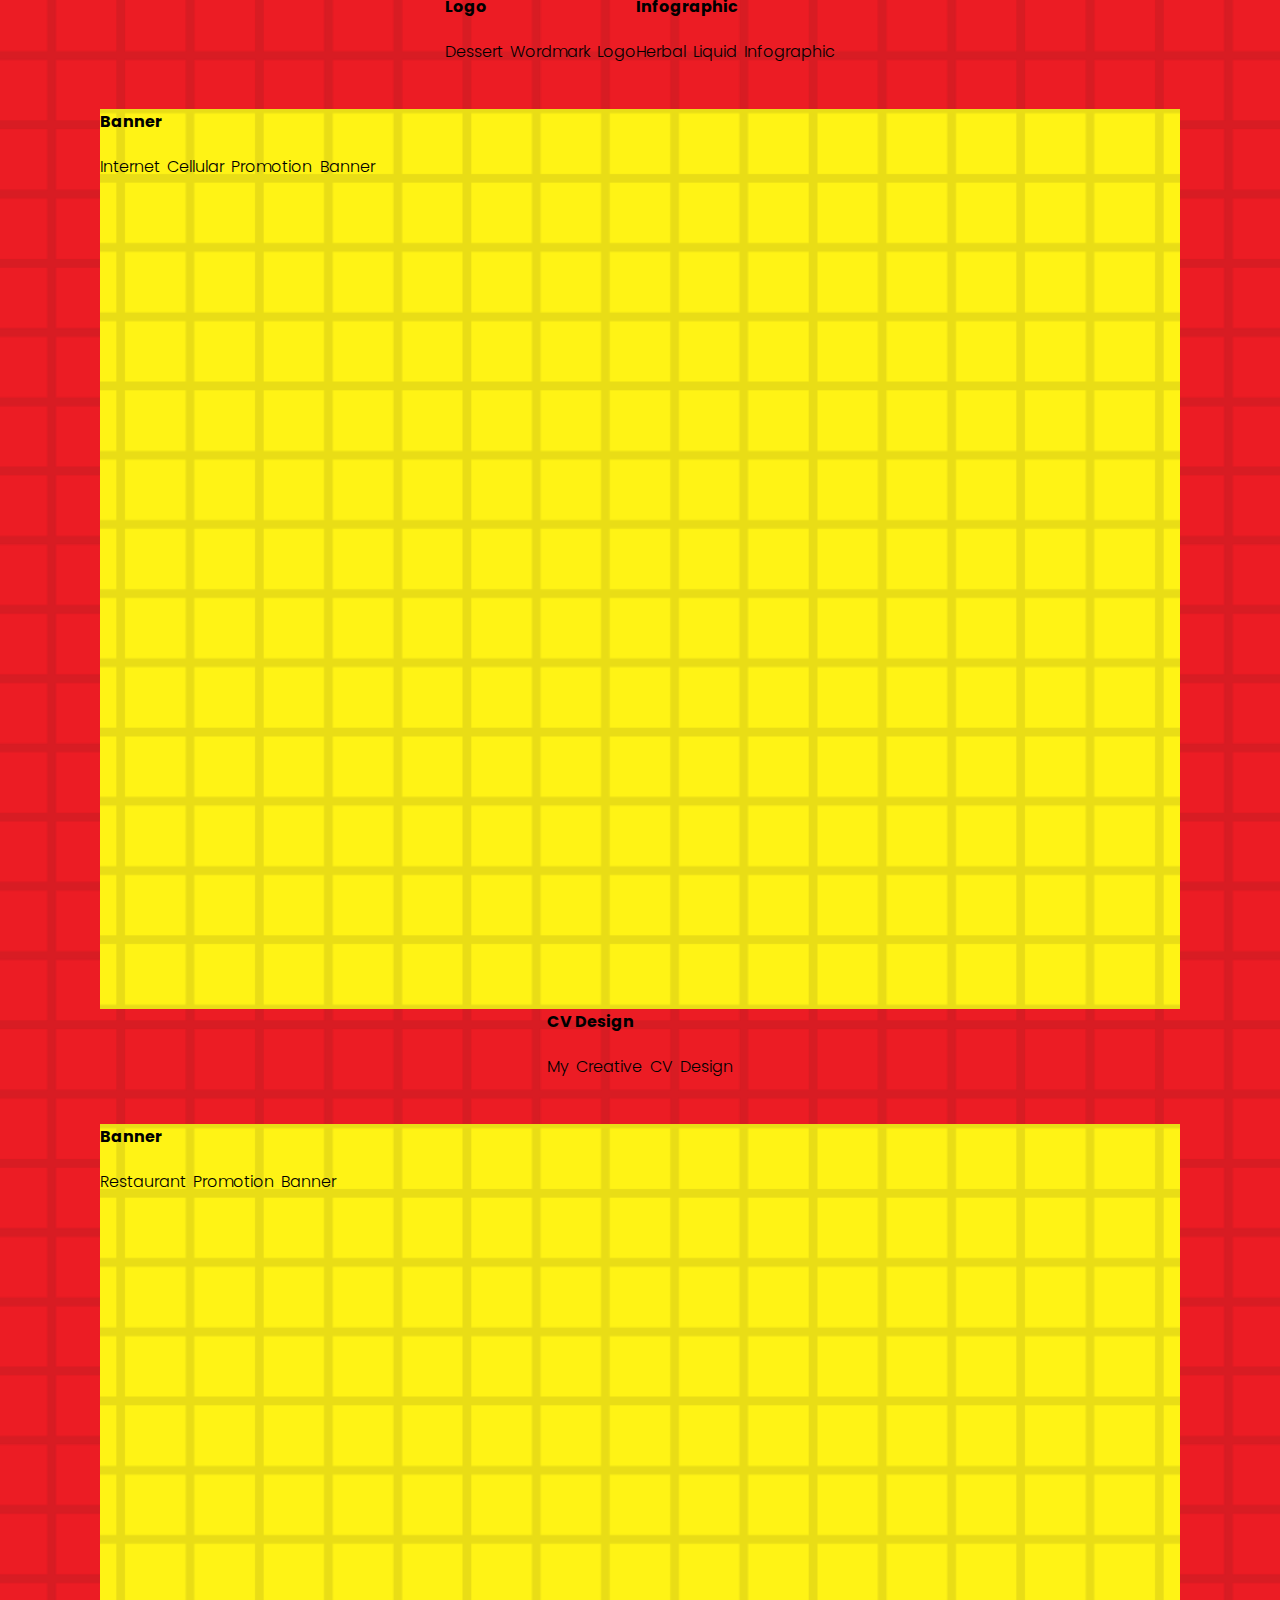
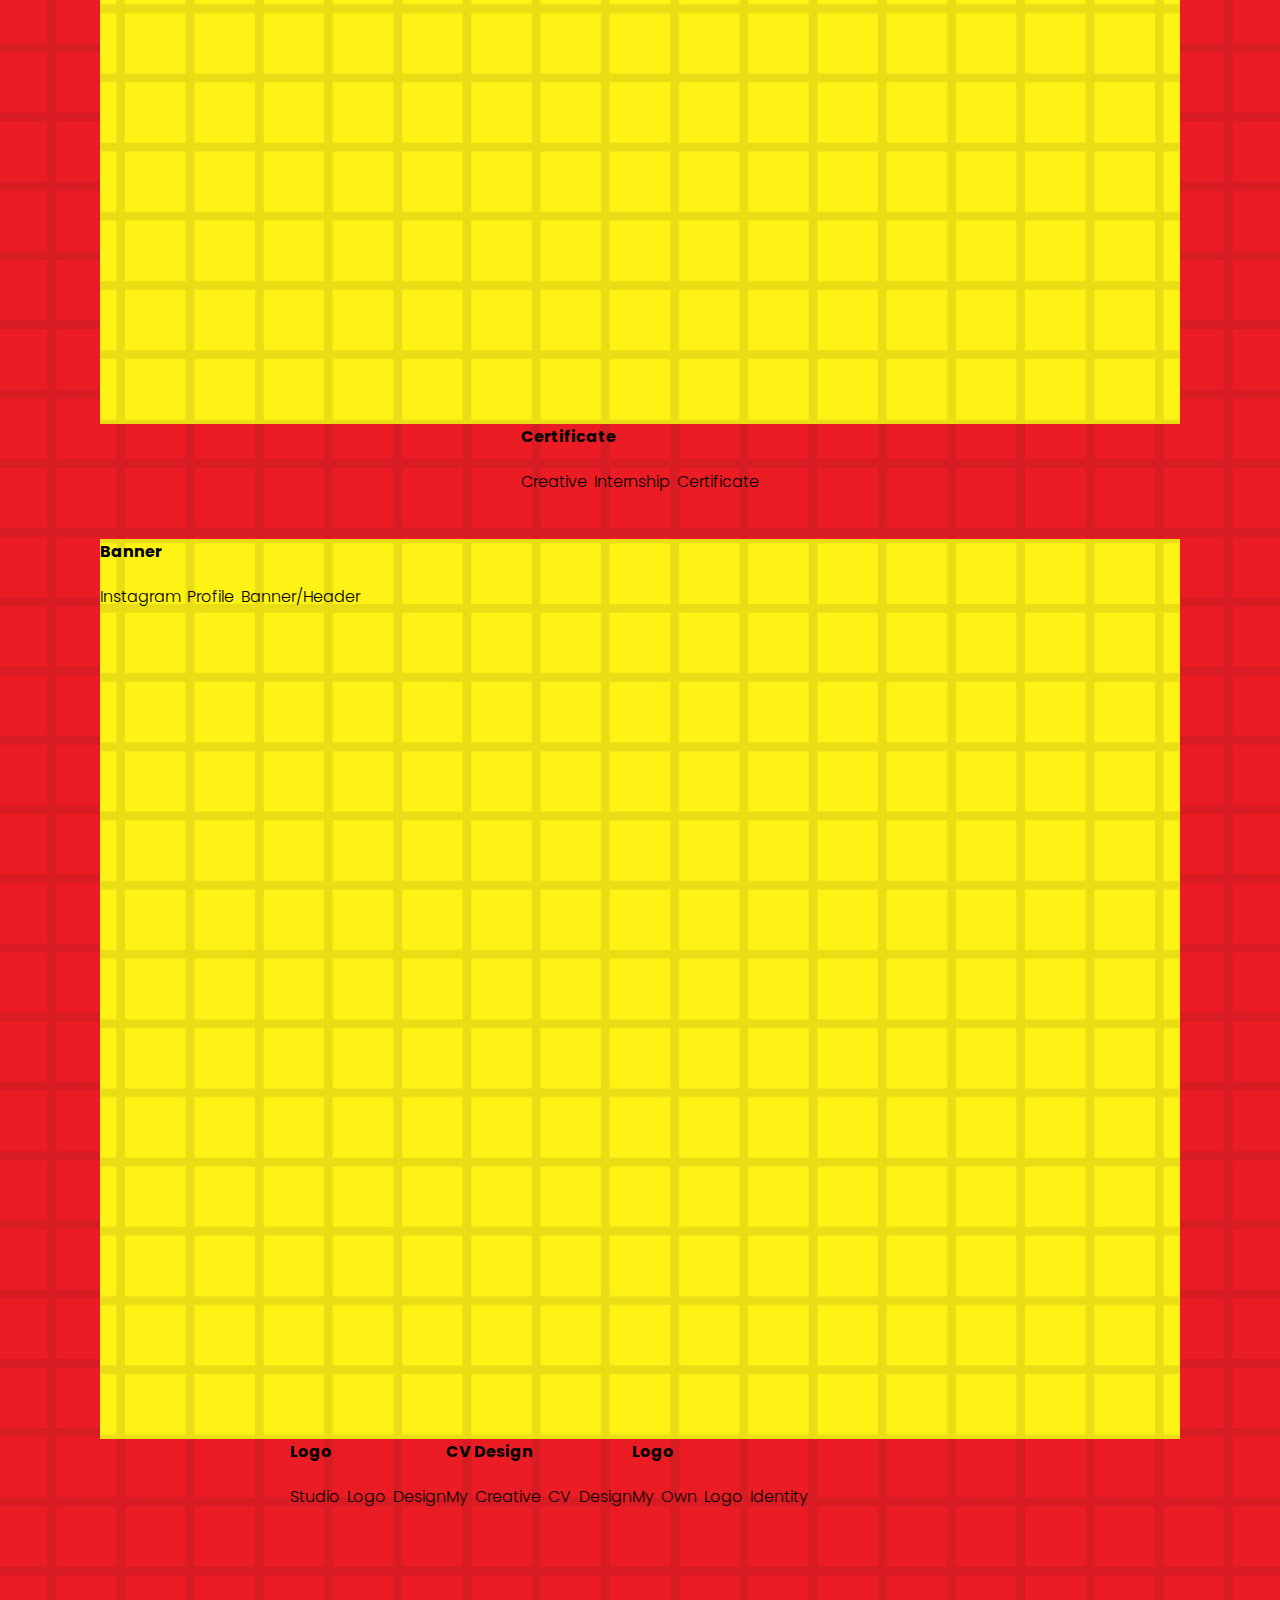
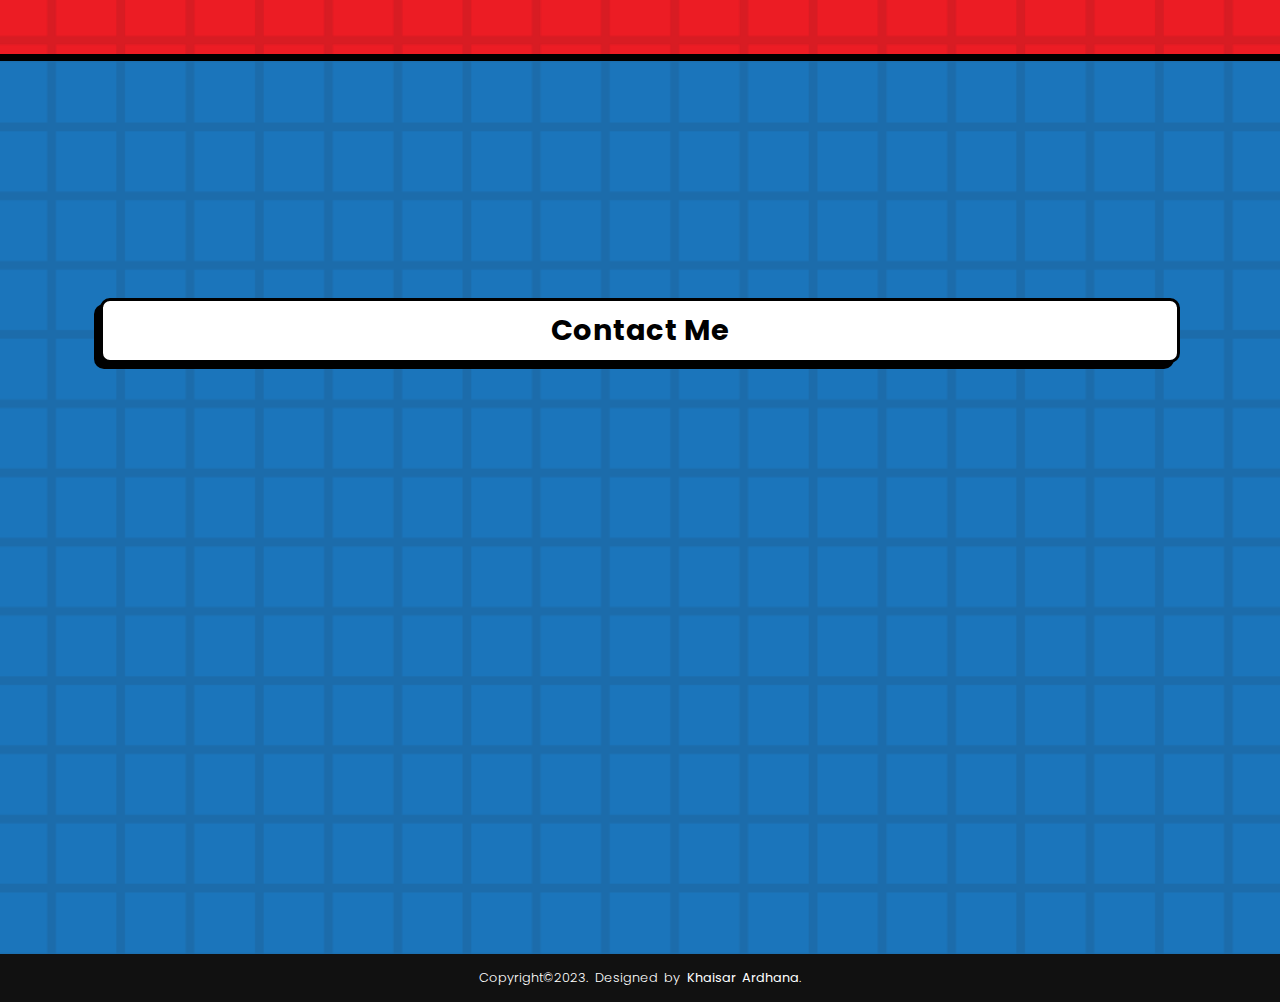
==== commit 48e8b5a1: "Update index.html" ====
--- a/index.html
+++ b/index.html
@@ -198,6 +198,114 @@
                     <img src="work/img/other/99 OUTINED GLOW.jpg">
                 </div>
             </div>
+            <div class="itemBox poster">
+                <div class="descr">
+                    <h4>Certificate</h4>
+                    <p>Creative Internship Certificate</p>
+                </div>
+                <a href="img/100 SERT 2.jpg">
+                    <div class="imgBx"><img src="img/100 SERT 2.jpg" alt=""></div>
+                </a>
+            </div>
+            <div class="itemBox banner">
+                <div class="descr">
+                    <h4>Banner</h4>
+                    <p>Behance Digital Banner/Header</p>
+                </div>
+                <a href="img/101 BEHANCE.jpg">
+                    <div class="imgBx"><img src="img/101 BEHANCE.jpg" alt=""></div>
+                </a>
+            </div>
+            <div class="itemBox logo">
+                <div class="descr">
+                    <h4>Logo</h4>
+                    <p>Dessert Wordmark Logo</p>
+                </div>
+                <a href="img/102 DARGUL 4.jpg">
+                    <div class="imgBx"><img src="img/102 DARGUL 4.jpg" alt=""></div>
+                </a>
+            </div>
+            <div class="itemBox infog">
+                <div class="descr">
+                    <h4>Infographic</h4>
+                    <p>Herbal Liquid Infographic</p>
+                </div>
+                <a href="img/103 HABBACCOV 3231.jpg">
+                    <div class="imgBx"><img src="img/103 HABBACCOV 3231.jpg" alt=""></div>
+                </a>
+            </div>
+            <div class="itemBox banner">
+                <div class="descr">
+                    <h4>Banner</h4>
+                    <p>Internet Cellular Promotion Banner</p>
+                </div>
+                <a href="img/104 CELL.jpg">
+                    <div class="imgBx"><img src="img/104 CELL.jpg" alt=""></div>
+                </a>
+            </div>
+            <div class="itemBox poster">
+                <div class="descr">
+                    <h4>CV Design</h4>
+                    <p>My Creative CV Design</p>
+                </div>
+                <a href="img/105 CV FIRST.jpg">
+                    <div class="imgBx"><img src="img/105 CV FIRST.jpg" alt=""></div>
+                </a>
+            </div>
+            <div class="itemBox banner">
+                <div class="descr">
+                    <h4>Banner</h4>
+                    <p>Restaurant Promotion Banner</p>
+                </div>
+                <a href="img/106 PECEL.jpg">
+                    <div class="imgBx"><img src="img/106 PECEL.jpg" alt=""></div>
+                </a>
+            </div>
+            <div class="itemBox poster">
+                <div class="descr">
+                    <h4>Certificate</h4>
+                    <p>Creative Internship Certificate</p>
+                </div>
+                <a href="img/107 SERT 1.jpg">
+                    <div class="imgBx"><img src="img/107 SERT 1.jpg" alt=""></div>
+                </a>
+            </div>
+            <div class="itemBox banner">
+                <div class="descr">
+                    <h4>Banner</h4>
+                    <p>Instagram Profile Banner/Header</p>
+                </div>
+                <a href="img/108 BANINSTA.jpg">
+                    <div class="imgBx"><img src="img/108 BANINSTA.jpg" alt=""></div>
+                </a>
+            </div>
+            <div class="itemBox logo">
+                <div class="descr">
+                    <h4>Logo</h4>
+                    <p>Studio Logo Design</p>
+                </div>
+                <a href="img/109 LOGO DPS.jpg">
+                    <div class="imgBx"><img src="img/109 LOGO DPS.jpg" alt=""></div>
+                </a>
+            </div>
+            <div class="itemBox poster">
+                <div class="descr">
+                    <h4>CV Design</h4>
+                    <p>My Creative CV Design</p>
+                </div>
+                <a href="img/110 CV SECOND.jpg">
+                    <div class="imgBx"><img src="img/110 CV SECOND.jpg" alt=""></div>
+                </a>
+            </div>
+            <div class="itemBox logo">
+                <div class="descr">
+                    <h4>Logo</h4>
+                    <p>My Own Logo Identity</p>
+                </div>
+                <a href="img/111 PRIVATE 4.jpg">
+                    <div class="imgBx"><img src="img/111 PRIVATE 4.jpg" alt=""></div>
+                </a>
+            </div>
             <div data-aos="fade-up" data-aos-duration="500">
                 <a href="work/work.html" class="btn2">More Works</a>
             </div>
@@ -211,23 +319,23 @@
         <form class="contactForm" name="khaisarport-contact-form">
             <div class="row">
                 <div class="col50">
-                    <input type="text" placeholder="First Name" id="firstname" autocomplete="off" name="firstname">
+                    <input type="text" placeholder="First Name" id="firstname" autocomplete="off" name="firstname" required>
                 </div>
                 <div class="col50">
-                    <input type="text" placeholder="Last Name" id="lastname" autocomplete="off" name="lastname">
+                    <input type="text" placeholder="Last Name" id="lastname" autocomplete="off" name="lastname" required>
                 </div>
             </div>
             <div class="row">
                 <div class="col50">
-                    <input type="email" placeholder="E-mail" id="email" autocomplete="off" name="email">
+                    <input type="email" placeholder="E-mail" id="email" autocomplete="off" name="email" required>
                 </div>
                 <div class="col50">
-                    <input type="text" placeholder="Mobile Phone" id="phoneno" autocomplete="off" name="phoneno">
+                    <input type="text" placeholder="Mobile Phone" id="phoneno" autocomplete="off" name="phoneno" required>
                 </div>
             </div>   
             <div class="row">
                 <div class="col100">
-                    <textarea placeholder="Message" id="message" name="message"></textarea>
+                    <textarea placeholder="Message" id="message" name="message" required></textarea>
                 </div>
             </div>
             <div class="row">
@@ -240,7 +348,7 @@
             </div>
         </form>
         <div class="alert" id="alert">
-            <div class="success"><strong>Thank You!</strong>Your message already submitted.</div>
+            <div class="success"><strong>Thank You!</strong><br>Your message already submitted.</div>
             <div class="success-ok" id="success-ok" onclick="hide();"><STRong>Ok</STRong></div>
         </div>
     </section>
@@ -402,4 +510,4 @@
     }
     ?> -->
 </body>
-</html>+</html>
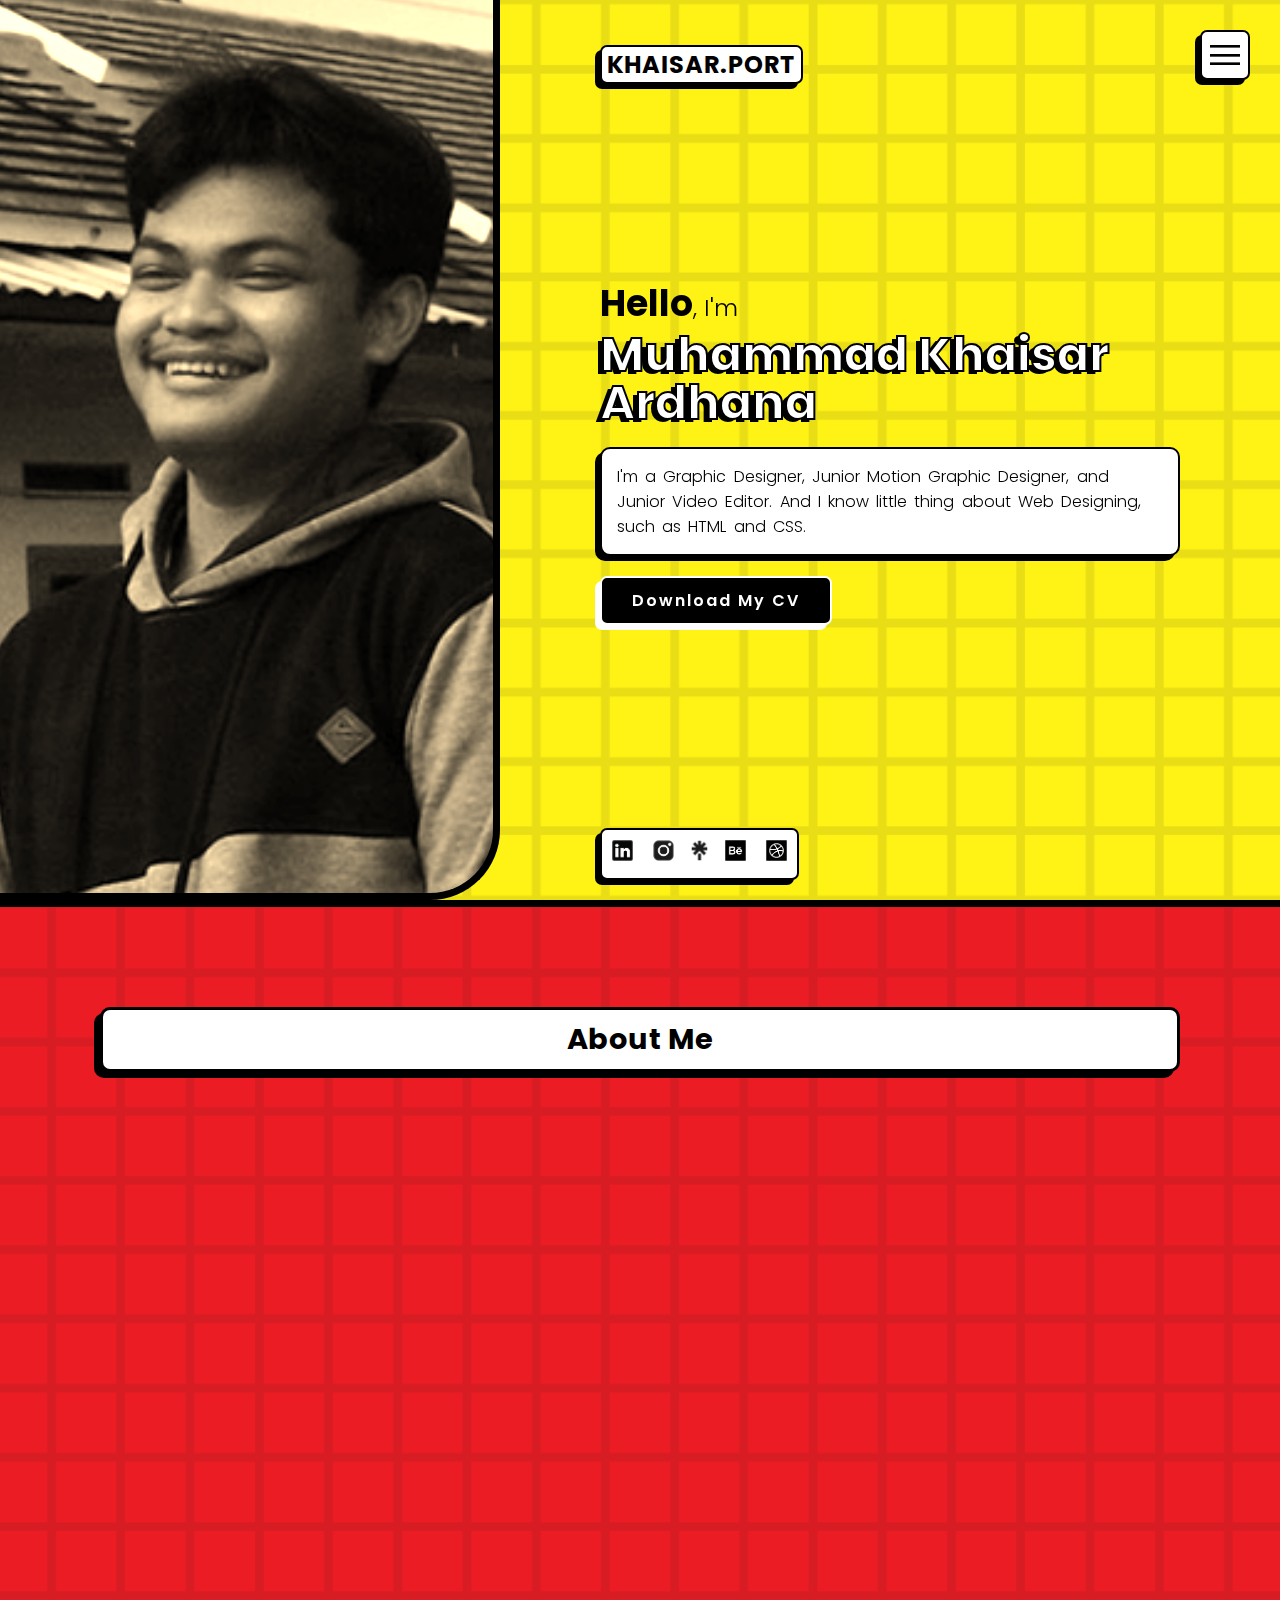
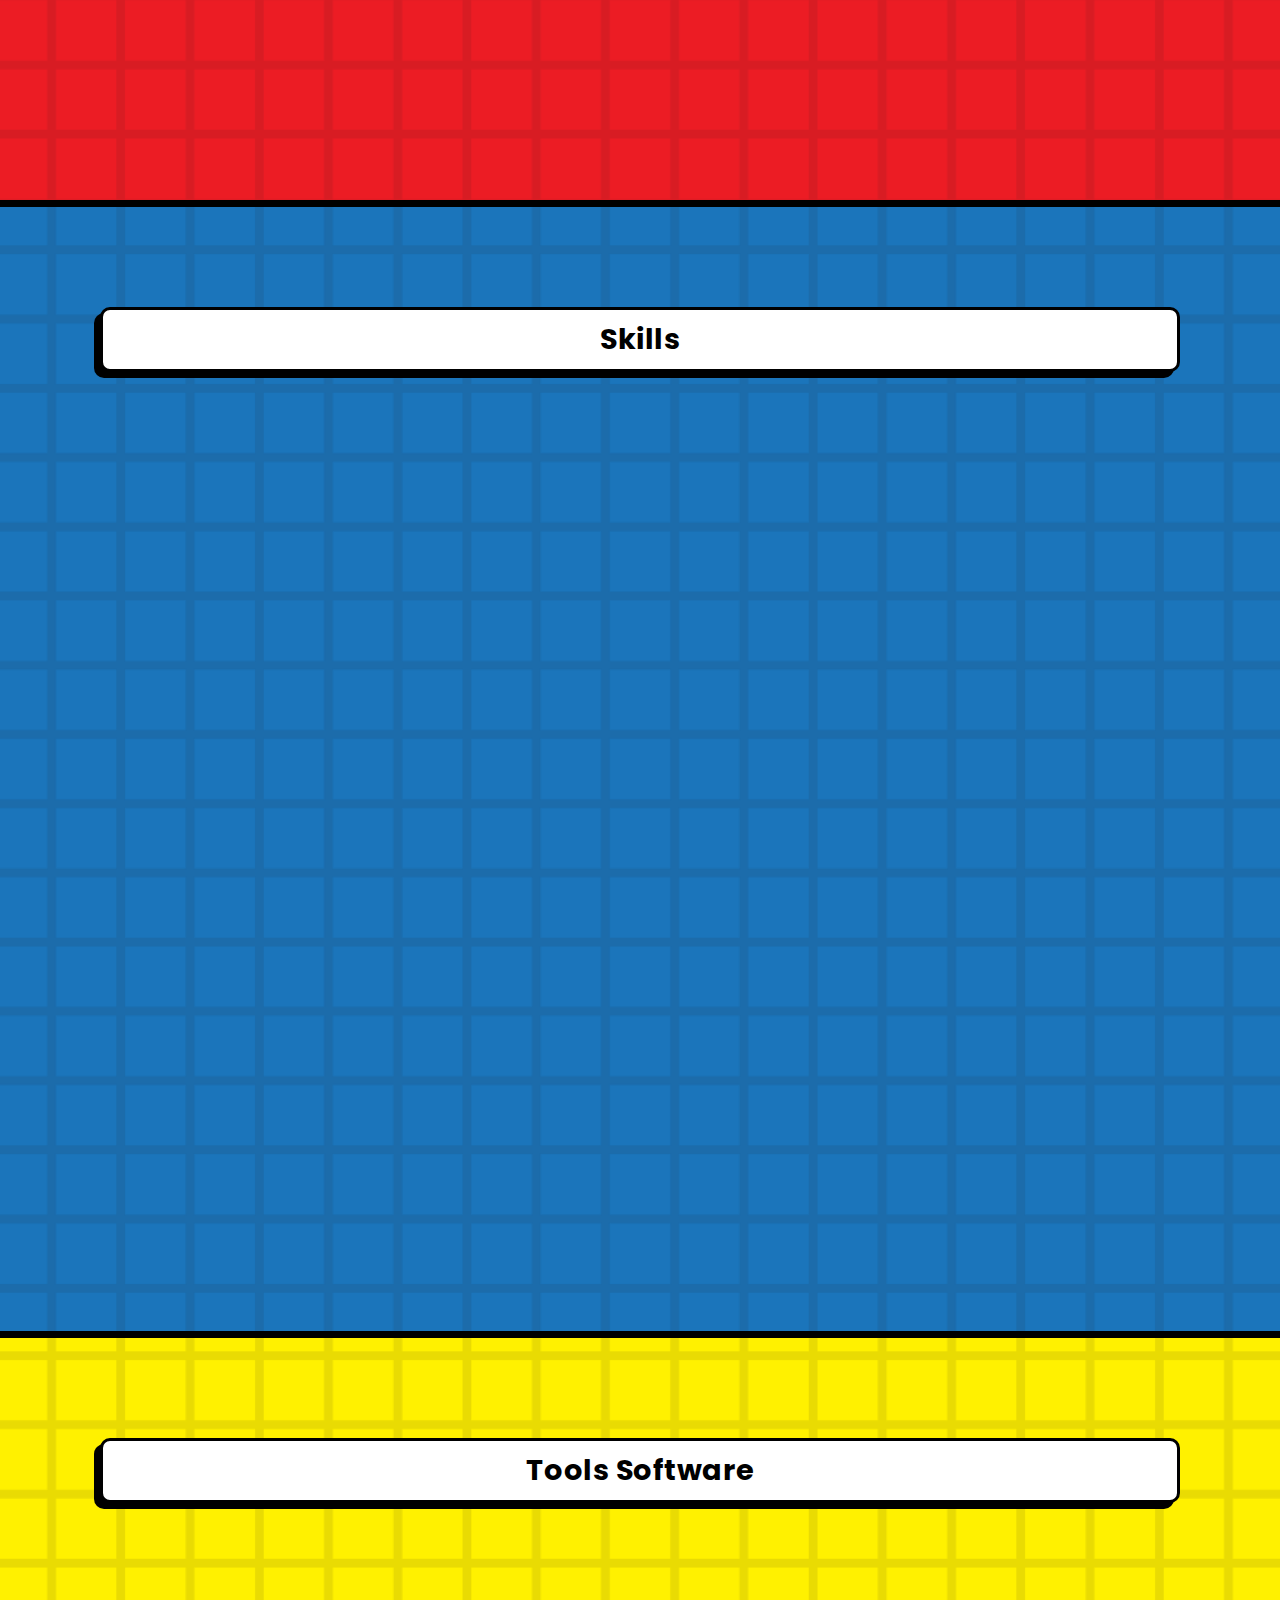
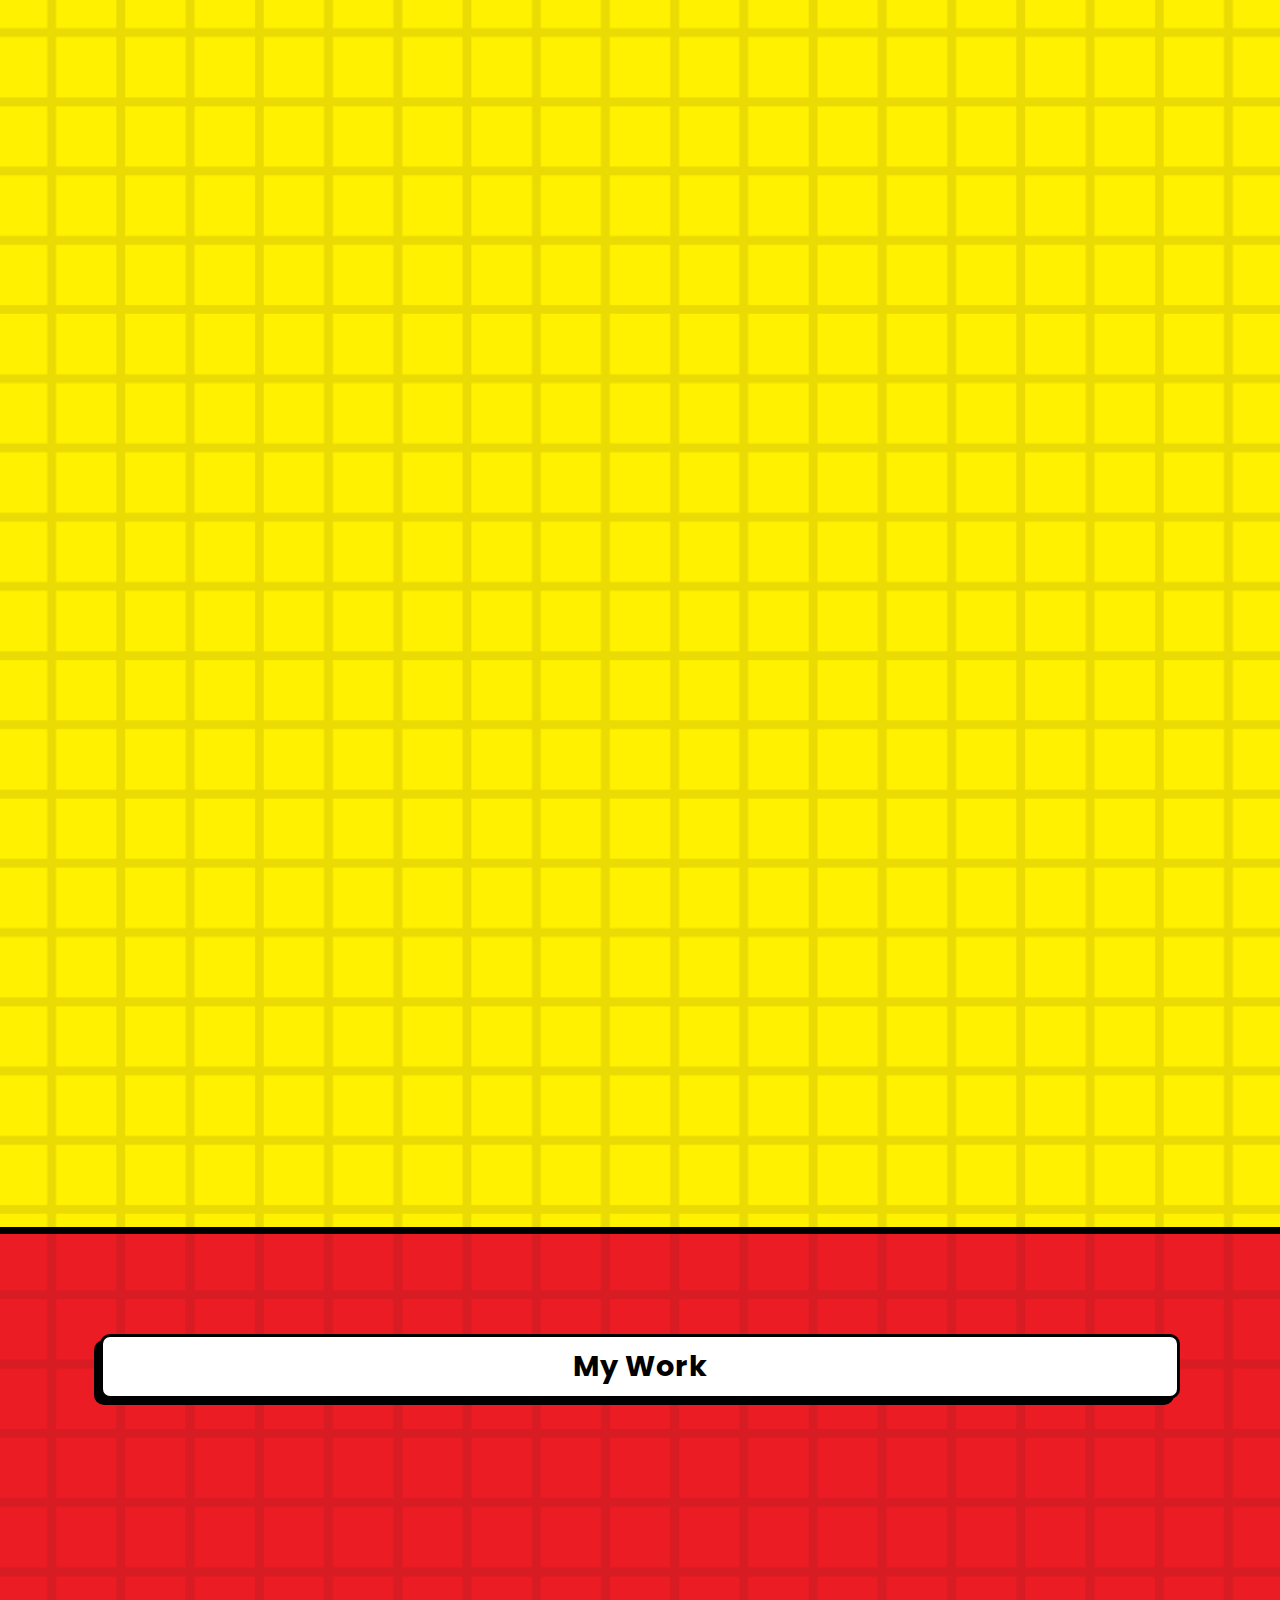
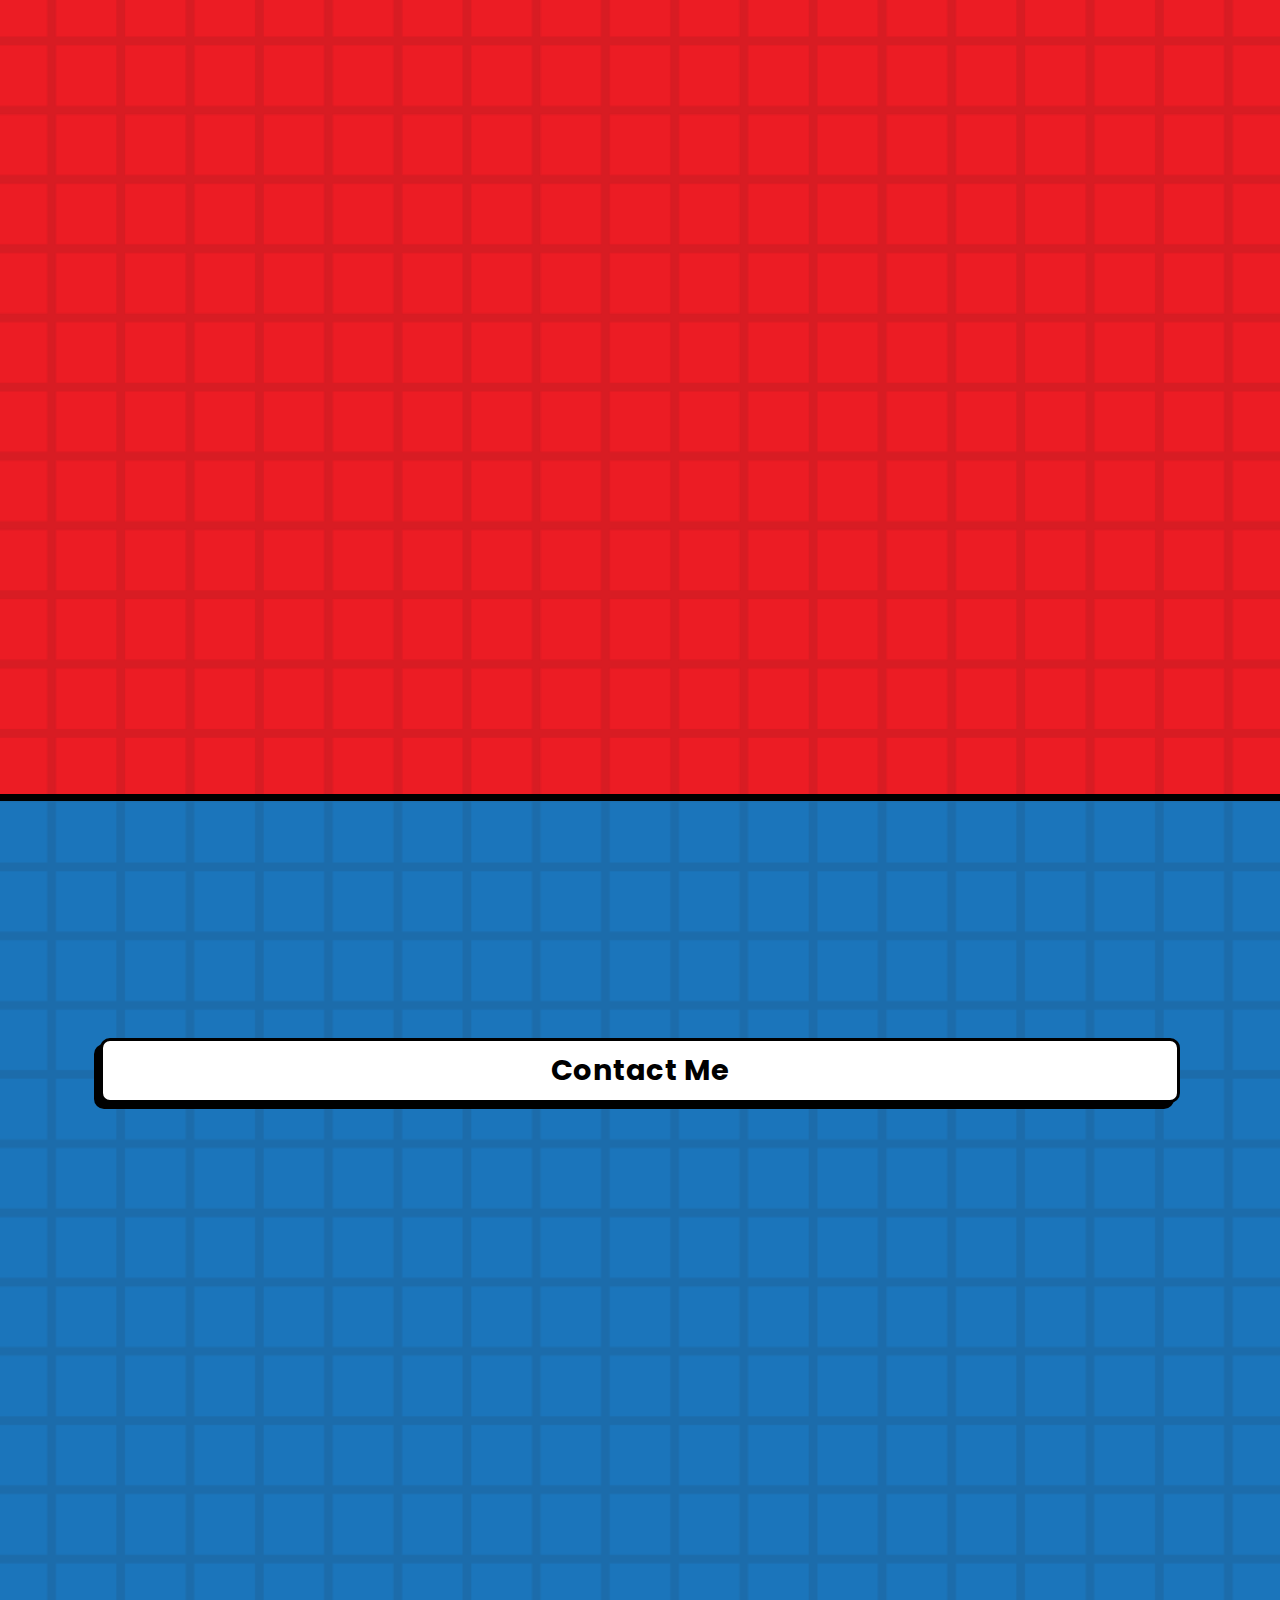
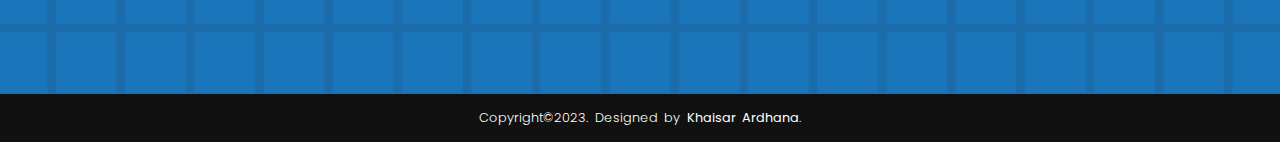
==== commit 3691ebc5: "Add files via upload" ====
--- a/index.html
+++ b/index.html
@@ -1,513 +1,436 @@
-<!DOCTYPE html>
-<html lang="en">
-<head>
-    <meta charset="UTF-8">
-    <meta http-equiv="X-UA-Compatible" content="IE=edge">
-    <meta name="viewport" content="width=device-width, initial-scale=1.0">
-    <title>Khaisar Port | Personal Portfolio</title>
-    <link rel="stylesheet" href="style.css">
-    <link rel="preconnect" href="https://fonts.googleapis.com">
-    <link rel="preconnect" href="https://fonts.gstatic.com" crossorigin>
-    <link href="https://fonts.googleapis.com/css2?family=Poppins:wght@400;900&display=swap" rel="stylesheet">
-    <link rel="stylesheet" href="https://unpkg.com/aos@next/dist/aos.css" />
-    <link rel="shortcut icon" href="img/iconnn.png" type="image/x-icon">
-</head>
-<body>
-    <div class="toggle" onclick="toggleMenu();"></div>
-
-    <div id="scrollo" onclick="scrollToTop();"></div>
-    
-    <section class="banner" id="home">
-        <div class="imgSidebar">
-            <img src="img/bg2.png" alt="">
-        </div>
-        <div class="contentBx">
-            <h5 class="logoText">khaisar.port</h5>
-            <div>
-                <h4 data-aos="fade-right" data-aos-delay="180" data-aos-duration="700"><span>Hello</span>, I'm</h4>
-                <h2 data-aos="fade-right" data-aos-delay="180" data-aos-duration="700">Muhammad Khaisar Ardhana</h2>
-                <p data-aos="fade-right" data-aos-delay="150" data-aos-duration="700">I'm a Graphic Designer, Junior Motion Graphic Designer, and Junior Video Editor. 
-                And I know little thing about Web Designing, such as HTML and CSS.</p>
-                <div data-aos="fade-right" data-aos-delay="150" data-aos-duration="700">
-                    <a href="https://drive.google.com/file/d/1CqVGi5W39C2ezbR8fNIJ_-Jcxa_Be7l1/view?usp=share_link" target="_blank" class="btn1">Download My CV</a>
-                </div>
-            </div>
-            <ul class="sci">
-                <li><a href="https://www.linkedin.com/in/khaisarishere/" target="_blank"><img src="img/linkedin.png"></a></li>
-                <li><a href="https://www.instagram.com/khaisar.port/" target="_blank"><img src="img/instagram.png"></a></li>
-                <li><a href="https://linktr.ee/khaisar.porto" target="_blank"><img src="img/linktree.png"></a></li>
-                <li><a href="https://www.behance.net/ardhan28121" target="_blank"><img src="img/behance.png"></a></li>
-                <li><a href="https://dribbble.com/khaisar_port" target="_blank"><img src="img/dribbble.png"></a></li>
-            </ul>
-        </div>
-    </section>
-
-    <section class="about" id="about">
-        <div class="title white">
-            <h2>About Me</h2>
-        </div>
-        <div class="content">
-            <div class="textBx"  data-aos="fade-up" data-aos-delay="100" data-aos-duration="500">
-                <p>I am Muhammad Khaisar Ardhana, I am a graduate of SMK Negeri 62 Jakarta majoring in Multimedia. 
-                I have some expertise in the field of multimedia, namely graphic design, motion graphics, video editing, and a 
-                little bit of web designing. During school I was active in multimedia activities at school, among others, I was assigned 
-                to create poster designs for school activities, banner designs for school activities, make logos for school hotels, and 
-                be part of a video editor for school commercial advertising needs and school activities.<br><br>In addition, I have experience 
-                in PKL(Internship) programs in two different places. For the first place I underwent the internship, I did it at the Ministry 
-                of Agriculture of the Republic of Indonesia in South Jakarta, where I worked as a graphic designer who focused on making 
-                statistical designs for agricultural development in Indonesia. For the second place, I did my internship at NR Productions in 
-                Bogor, where I acted as a graphic designer for print and digital media purposes, such as creating designs for posters, banners, 
-                labels, packaging, infographics, instagram feeds and motion graphic assets.</p>
-            </div>
-            <div class="imgBx" data-aos="fade-up" data-aos-delay="115" data-aos-duration="500">
-                <img src="img/bg1.jpg">
-            </div>
-        </div>
-    </section>
-
-    <section class="services" id="services">
-        <div class="title">
-            <h2>Skills</h2>
-        </div>
-        <div class="content">
-            <div class="servicesBx">
-                <img src="img/icon1.png">
-                <h2>Graphic Design</h2>
-            </div>
-            <div class="servicesBx">
-                <img src="img/icon4.png">
-                <h2>Digital Imaging</h2>
-            </div>
-            <div class="servicesBx">
-                <img src="img/icon6.png">
-                <h2>Motion Graphic</h2>
-            </div>
-            <div class="servicesBx">
-                <img src="img/icon6.png">
-                <h2>Video Editing</h2>
-            </div>
-            <div class="servicesBx">
-                <img src="img/icon5.png">
-                <h2>Office Software</h2>
-            </div>
-            <div class="servicesBx">
-                <img src="img/icon2.png">
-                <h2>Web Design</h2>
-            </div>
-        </div>
-    </section>
-
-    <section class="skills" id="skills">
-        <div class="title white">
-            <h2>Tools Software</h2>
-        </div>
-        <div class="content">
-            <div class="skillsBx" data-aos="fade-up" data-aos-delay="100" data-aos-duration="500">
-                <ul>
-                    <li>
-                        <h5>Adobe Photoshop<br/>80%</h5>
-                        <span class="bar bar1"></span>
-                    </li>
-                    <li>
-                        <h5>Adobe Illustrator<br/>90%</h5>
-                        <span class="bar bar2"></span>
-                    </li>
-                    <li>
-                        <h5>Adobe After Effect<br/>50%</h5>
-                        <span class="bar bar3"></span>
-                    </li>
-                    <li>
-                        <h5>Adobe Premiere Pro<br/>50%</h5>
-                        <span class="bar bar4"></span>
-                    </li>
-                    <li>
-                        <h5>Adobe XD<br/>60%</h5>
-                        <span class="bar bar5"></span>
-                    </li>
-                    <li>
-                        <h5>CorelDRAW<br/>60%</h5>
-                        <span class="bar bar6"></span>
-                    </li>
-                    <li>
-                        <h5>Microsoft Excel<br/>60%</h5>
-                        <span class="bar bar7"></span>
-                    </li>
-                    <li>
-                        <h5>Microsoft Word<br/>70%</h5>
-                        <span class="bar bar8"></span>
-                    </li>
-                    <li>
-                        <h5>Microsoft PowerPoint<br/>60%</h5>
-                        <span class="bar bar9"></span>
-                    </li>
-                    <li>
-                        <h5>HTML<br/>60%</h5>
-                        <span class="bar bar10"></span>
-                    </li>
-                    <li>
-                        <h5>CSS<br/>50%</h5>
-                        <span class="bar bar11"></span>
-                    </li>
-                </ul>
-            </div>
-        </div>
-    </section>
-
-    <section class="work" id="work"> 
-        <div class="title">
-            <h2>My Work</h2>
-        </div>
-        <div class="content">
-            <div class="workBx">
-                <div class="imgBx">
-                    <img src="work/img/other/9 B PETANI 8 3.jpg">
-                </div>
-            </div>
-            <div class="workBx">
-                <div class="imgBx">
-                    <img src="work/img/other/23 Y PURBA 1 1.jpg">
-                </div>
-            </div>
-            <div class="workBx">
-                <div class="imgBx">
-                    <img src="work/img/other/52 R SAUNG PECEL.jpg">
-                </div>
-            </div>
-            <div class="workBx">
-                <div class="imgBx">
-                    <img src="work/img/other/72 B PRICE 3 1.jpg">
-                </div>
-            </div>
-            <div class="workBx">
-                <div class="imgBx">
-                    <img src="work/img/other/79 R WORKIND 4 4.jpg">
-                </div>
-            </div>
-            <div class="workBx">
-                <div class="imgBx">
-                    <img src="work/img/other/86 LABEL DARGUL 2-01.jpg">
-                </div>
-            </div>
-            <div class="workBx">
-                <div class="imgBx">
-                    <img src="work/img/other/87 LOGO TAHU BUDUG-01.jpg">
-                </div>
-            </div>
-            <div class="workBx">
-                <div class="imgBx">
-                    <img src="work/img/other/99 OUTINED GLOW.jpg">
-                </div>
-            </div>
-            <div class="itemBox poster">
-                <div class="descr">
-                    <h4>Certificate</h4>
-                    <p>Creative Internship Certificate</p>
-                </div>
-                <a href="img/100 SERT 2.jpg">
-                    <div class="imgBx"><img src="img/100 SERT 2.jpg" alt=""></div>
-                </a>
-            </div>
-            <div class="itemBox banner">
-                <div class="descr">
-                    <h4>Banner</h4>
-                    <p>Behance Digital Banner/Header</p>
-                </div>
-                <a href="img/101 BEHANCE.jpg">
-                    <div class="imgBx"><img src="img/101 BEHANCE.jpg" alt=""></div>
-                </a>
-            </div>
-            <div class="itemBox logo">
-                <div class="descr">
-                    <h4>Logo</h4>
-                    <p>Dessert Wordmark Logo</p>
-                </div>
-                <a href="img/102 DARGUL 4.jpg">
-                    <div class="imgBx"><img src="img/102 DARGUL 4.jpg" alt=""></div>
-                </a>
-            </div>
-            <div class="itemBox infog">
-                <div class="descr">
-                    <h4>Infographic</h4>
-                    <p>Herbal Liquid Infographic</p>
-                </div>
-                <a href="img/103 HABBACCOV 3231.jpg">
-                    <div class="imgBx"><img src="img/103 HABBACCOV 3231.jpg" alt=""></div>
-                </a>
-            </div>
-            <div class="itemBox banner">
-                <div class="descr">
-                    <h4>Banner</h4>
-                    <p>Internet Cellular Promotion Banner</p>
-                </div>
-                <a href="img/104 CELL.jpg">
-                    <div class="imgBx"><img src="img/104 CELL.jpg" alt=""></div>
-                </a>
-            </div>
-            <div class="itemBox poster">
-                <div class="descr">
-                    <h4>CV Design</h4>
-                    <p>My Creative CV Design</p>
-                </div>
-                <a href="img/105 CV FIRST.jpg">
-                    <div class="imgBx"><img src="img/105 CV FIRST.jpg" alt=""></div>
-                </a>
-            </div>
-            <div class="itemBox banner">
-                <div class="descr">
-                    <h4>Banner</h4>
-                    <p>Restaurant Promotion Banner</p>
-                </div>
-                <a href="img/106 PECEL.jpg">
-                    <div class="imgBx"><img src="img/106 PECEL.jpg" alt=""></div>
-                </a>
-            </div>
-            <div class="itemBox poster">
-                <div class="descr">
-                    <h4>Certificate</h4>
-                    <p>Creative Internship Certificate</p>
-                </div>
-                <a href="img/107 SERT 1.jpg">
-                    <div class="imgBx"><img src="img/107 SERT 1.jpg" alt=""></div>
-                </a>
-            </div>
-            <div class="itemBox banner">
-                <div class="descr">
-                    <h4>Banner</h4>
-                    <p>Instagram Profile Banner/Header</p>
-                </div>
-                <a href="img/108 BANINSTA.jpg">
-                    <div class="imgBx"><img src="img/108 BANINSTA.jpg" alt=""></div>
-                </a>
-            </div>
-            <div class="itemBox logo">
-                <div class="descr">
-                    <h4>Logo</h4>
-                    <p>Studio Logo Design</p>
-                </div>
-                <a href="img/109 LOGO DPS.jpg">
-                    <div class="imgBx"><img src="img/109 LOGO DPS.jpg" alt=""></div>
-                </a>
-            </div>
-            <div class="itemBox poster">
-                <div class="descr">
-                    <h4>CV Design</h4>
-                    <p>My Creative CV Design</p>
-                </div>
-                <a href="img/110 CV SECOND.jpg">
-                    <div class="imgBx"><img src="img/110 CV SECOND.jpg" alt=""></div>
-                </a>
-            </div>
-            <div class="itemBox logo">
-                <div class="descr">
-                    <h4>Logo</h4>
-                    <p>My Own Logo Identity</p>
-                </div>
-                <a href="img/111 PRIVATE 4.jpg">
-                    <div class="imgBx"><img src="img/111 PRIVATE 4.jpg" alt=""></div>
-                </a>
-            </div>
-            <div data-aos="fade-up" data-aos-duration="500">
-                <a href="work/work.html" class="btn2">More Works</a>
-            </div>
-        </div>
-    </section>
-
-    <section class="contact" id="contact">
-        <div class="title white">
-            <h2>Contact Me</h2>
-        </div>
-        <form class="contactForm" name="khaisarport-contact-form">
-            <div class="row">
-                <div class="col50">
-                    <input type="text" placeholder="First Name" id="firstname" autocomplete="off" name="firstname" required>
-                </div>
-                <div class="col50">
-                    <input type="text" placeholder="Last Name" id="lastname" autocomplete="off" name="lastname" required>
-                </div>
-            </div>
-            <div class="row">
-                <div class="col50">
-                    <input type="email" placeholder="E-mail" id="email" autocomplete="off" name="email" required>
-                </div>
-                <div class="col50">
-                    <input type="text" placeholder="Mobile Phone" id="phoneno" autocomplete="off" name="phoneno" required>
-                </div>
-            </div>   
-            <div class="row">
-                <div class="col100">
-                    <textarea placeholder="Message" id="message" name="message" required></textarea>
-                </div>
-            </div>
-            <div class="row">
-                <div class="col100">
-                    <button type="submit" class="btn3" id="btn3" onclick="show();">Send</button>
-                    <!-- <div class="success">
-                        <h4>Success</h4>
-                    </div> -->
-                </div>
-            </div>
-        </form>
-        <div class="alert" id="alert">
-            <div class="success"><strong>Thank You!</strong><br>Your message already submitted.</div>
-            <div class="success-ok" id="success-ok" onclick="hide();"><STRong>Ok</STRong></div>
-        </div>
-    </section>
-
-    <div class="copyright">
-        <p>Copyright&copy;2023. Designed by <strong>Khaisar Ardhana</strong>.</p>
-    </div>
-
-    <div class="sidebar">
-        <ul>
-            <li><a href="#home" onclick="toggleMenu();">Home</a></li>
-            <li><a href="#about" onclick="toggleMenu();">About</a></li>
-            <li><a href="#services" onclick="toggleMenu();">Skills</a></li>
-            <li><a href="#skills" onclick="toggleMenu();">Tools</a></li>
-            <li><a href="#work" onclick="toggleMenu();">Work</a></li>
-            <li><a href="#contact" onclick="toggleMenu();">Contact</a></li>
-        </ul>
-    </div>
-    
-    <script>
-        function toggleMenu(){
-            const menuToggle = document.querySelector('.toggle');
-            const sidebar = document.querySelector('.sidebar');
-            menuToggle.classList.toggle('active');
-            sidebar.classList.toggle('active');
-        }
-    </script>
-
-    <script>
-        // Fungsi untuk menggulir ke atas halaman
-        function scrollToTop() {
-        window.scrollTo({
-            top: 0,
-            behavior: 'smooth'
-        });
-        }
-
-        // Menampilkan atau menyembunyikan tombol scroll-to-top saat melakukan scroll
-        window.addEventListener('scroll', function() {
-        var scrollToTopBtn = document.getElementById('scrollo');
-        if (window.pageYOffset > 0) {
-            scrollToTopBtn.style.display = 'block';
-        } else {
-            scrollToTopBtn.style.display = 'none';
-        }
-        });
-    </script>
-
-    <script>
-        const scriptURL = 'https://script.google.com/macros/s/AKfycbxWn1-8pSquqkdqn5sS08JqUq5RyhAoqbTfPEj5wbR7oXol35xDWjkbbtz9zF952ITAPw/exec';
-        const form = document.forms['khaisarport-contact-form'];
-    
-        form.addEventListener('submit', e => {
-        e.preventDefault();
-            fetch(scriptURL, { method: 'POST', body: new FormData(form)})
-                .then((response) => {
-                    form.reset();
-                    console.log('Success!', response);
-            })
-                .catch((error) => console.error('Error!', error.message));
-        });
-    </script>
-
-    <script>
-        function show() {
-            var alert = document.getElementById("alert");
-            alert.style.display = 'flex'
-        }
-
-        function hide() {
-            var alert = document.getElementById("alert");
-            alert.style.display = 'none'
-        }
-    </script>
-
-    <script src="https://unpkg.com/aos@next/dist/aos.js"></script>
-    <script>
-        const gallerySkill = document.querySelectorAll('.servicesBx');
-
-        gallerySkill.forEach((img, i) => {
-            img.dataset.aos = 'zoom-in'
-            img.dataset.aosDelay = i * 100
-        })
-
-        const galleryWork = document.querySelectorAll('.workBx');
-
-        galleryWork.forEach((imo, i) => {
-            imo.dataset.aos = 'zoom-in'
-            imo.dataset.aosDelay = i * 100
-        })
-
-        const rowForm = document.querySelectorAll('.row');
-
-        rowForm.forEach((rowf, i) => {
-            rowf.dataset.aos = 'zoom-in'
-            rowf.dataset.aosDelay = i * 100
-        })
-
-        AOS.init({
-            startEvent: 'DOMContentLoaded'
-        });
-    </script>
-
-    <!-- <script>
-        window.addEventListener('scroll', function(){
-            var scroll = document.querySelector('.scroll');
-        })
-    </script> -->
- 
-    <!-- <script src="https://smtpjs.com/v3/smtp.js"></script>
-
-    <script>
-        var btn2 = document.getElementById('btn2');
-        btn2.addEventListener('click', function(e) {
-            e.preventDefault()
-            var firstname = document.getElementById('firstname').value;
-            var lastname = document.getElementById('lastname').value;
-            var email = document.getElementById('email').value;
-            var phoneno = document.getElementById('phoneno').value;
-            var message = document.getElementById('message').value;
-            var fill = 'First Name: '+firstname + 'Last Name: '+lastname + '<br/> E-mail: ' + email + '<br/> Phone Number: ' +phoneno + '<br/> Message: '+message;
-
-            Email.send({
-                SecureToken : "e549da4a-39fe-4d3e-8492-d111835b9c7c",
-                To : 'ardhanamk121@gmail.com',
-                From : "randominaja4@gmail.com",
-                Subject : "New Contact Entry",
-                Body : fill
-            }).then(
-                message => alert(message)
-            );
-        })
-    </script> tambahin method="post" di form -->
-
-    <!-- <script>
-        let cursor = document.querySelector('.cursor');
-        document.addEventListener('mousemove', (e) => {
-            cursor.style.left = e.pageX + 'px';
-            cursor.style.top = e.pageY +'px';
-        })
-    </script> -->
-
-    <!-- <?php
-        if(!empty($_POST["send"])) {
-        $userName = $_POST["userName"];
-        $userEmail = $_POST["userEmail"];
-        $userPhone = $_POST["userPhonemo"];
-        $userMessage = $_POST["userMessage"];
-        $toEmail = "ardhanamk121@gmail.com";
-    
-        $mailHeaders = "Name: " . $userFname, $userLname .
-        "\r\n Email: ". $userEmail  . 
-        "\r\n Phone: ". $userPhoneno  . 
-        "\r\n Message: " . $userMessage . "\r\n";
-
-        if(mail($toEmail, $userName, $mailHeaders)) {
-            $message = "Your contact information is received successfully.";
-        }
-    }
-    ?> -->
-</body>
-</html>
+<!DOCTYPE html>
+<html lang="en">
+<head>
+    <meta charset="UTF-8">
+    <meta http-equiv="X-UA-Compatible" content="IE=edge">
+    <meta name="viewport" content="width=device-width, initial-scale=1.0">
+    <title>Khaisar Port | Personal Portfolio</title>
+    <link rel="stylesheet" href="style.css">
+    <link rel="preconnect" href="https://fonts.googleapis.com">
+    <link rel="preconnect" href="https://fonts.gstatic.com" crossorigin>
+    <link href="https://fonts.googleapis.com/css2?family=Poppins:wght@400;900&display=swap" rel="stylesheet">
+    <link rel="stylesheet" href="https://unpkg.com/aos@next/dist/aos.css" />
+    <link rel="shortcut icon" href="img/iconnn.png" type="image/x-icon">
+</head>
+<body>
+    <div class="toggle" onclick="toggleMenu();"></div>
+
+    <div id="scrollo" onclick="scrollToTop();"></div>
+    
+    <section class="banner" id="home">
+        <div class="imgSidebar">
+            <img src="img/bg2.png" alt="">
+        </div>
+        <div class="contentBx">
+            <h5 class="logoText">khaisar.port</h5>
+            <div>
+                <h4 data-aos="fade-right" data-aos-delay="180" data-aos-duration="700"><span>Hello</span>, I'm</h4>
+                <h2 data-aos="fade-right" data-aos-delay="180" data-aos-duration="700">Muhammad Khaisar Ardhana</h2>
+                <p data-aos="fade-right" data-aos-delay="150" data-aos-duration="700">I'm a Graphic Designer, Junior Motion Graphic Designer, and Junior Video Editor. 
+                And I know little thing about Web Designing, such as HTML and CSS.</p>
+                <div data-aos="fade-right" data-aos-delay="150" data-aos-duration="700">
+                    <a href="https://drive.google.com/file/d/1CqVGi5W39C2ezbR8fNIJ_-Jcxa_Be7l1/view?usp=share_link" target="_blank" class="btn1">Download My CV</a>
+                </div>
+            </div>
+            <ul class="sci">
+                <li><a href="https://www.linkedin.com/in/khaisarishere/" target="_blank"><img src="img/linkedin.png"></a></li>
+                <li><a href="https://www.instagram.com/khaisar.port/" target="_blank"><img src="img/instagram.png"></a></li>
+                <li><a href="https://linktr.ee/khaisar.porto" target="_blank"><img src="img/linktree.png"></a></li>
+                <li><a href="https://www.behance.net/ardhan28121" target="_blank"><img src="img/behance.png"></a></li>
+                <li><a href="https://dribbble.com/khaisar_port" target="_blank"><img src="img/dribbble.png"></a></li>
+            </ul>
+        </div>
+    </section>
+
+    <section class="about" id="about">
+        <div class="title white">
+            <h2>About Me</h2>
+        </div>
+        <div class="content">
+            <div class="textBx"  data-aos="fade-up" data-aos-delay="100" data-aos-duration="500">
+                <p>I am Muhammad Khaisar Ardhana, I am a graduate of SMK Negeri 62 Jakarta majoring in Multimedia. 
+                I have some expertise in the field of multimedia, namely graphic design, motion graphics, video editing, and a 
+                little bit of web designing. During school I was active in multimedia activities at school, among others, I was assigned 
+                to create poster designs for school activities, banner designs for school activities, make logos for school hotels, and 
+                be part of a video editor for school commercial advertising needs and school activities.<br><br>In addition, I have experience 
+                in PKL(Internship) programs in two different places. For the first place I underwent the internship, I did it at the Ministry 
+                of Agriculture of the Republic of Indonesia in South Jakarta, where I worked as a graphic designer who focused on making 
+                statistical designs for agricultural development in Indonesia. For the second place, I did my internship at NR Productions in 
+                Bogor, where I acted as a graphic designer for print and digital media purposes, such as creating designs for posters, banners, 
+                labels, packaging, infographics, instagram feeds and motion graphic assets.</p>
+            </div>
+            <div class="imgBx" data-aos="fade-up" data-aos-delay="115" data-aos-duration="500">
+                <img src="img/bg1.jpg">
+            </div>
+        </div>
+    </section>
+
+    <section class="services" id="services">
+        <div class="title">
+            <h2>Skills</h2>
+        </div>
+        <div class="content">
+            <div class="servicesBx">
+                <img src="img/icon1.png">
+                <h2>Graphic Design</h2>
+            </div>
+            <div class="servicesBx">
+                <img src="img/icon4.png">
+                <h2>Digital Imaging</h2>
+            </div>
+            <div class="servicesBx">
+                <img src="img/icon6.png">
+                <h2>Motion Graphic</h2>
+            </div>
+            <div class="servicesBx">
+                <img src="img/icon6.png">
+                <h2>Video Editing</h2>
+            </div>
+            <div class="servicesBx">
+                <img src="img/icon5.png">
+                <h2>Office Software</h2>
+            </div>
+            <div class="servicesBx">
+                <img src="img/icon2.png">
+                <h2>Web Design</h2>
+            </div>
+        </div>
+    </section>
+
+    <section class="skills" id="skills">
+        <div class="title white">
+            <h2>Tools Software</h2>
+        </div>
+        <div class="content">
+            <div class="skillsBx" data-aos="fade-up" data-aos-delay="100" data-aos-duration="500">
+                <ul>
+                    <li>
+                        <h5>Adobe Photoshop<br/>80%</h5>
+                        <span class="bar bar1"></span>
+                    </li>
+                    <li>
+                        <h5>Adobe Illustrator<br/>90%</h5>
+                        <span class="bar bar2"></span>
+                    </li>
+                    <li>
+                        <h5>Adobe After Effect<br/>50%</h5>
+                        <span class="bar bar3"></span>
+                    </li>
+                    <li>
+                        <h5>Adobe Premiere Pro<br/>50%</h5>
+                        <span class="bar bar4"></span>
+                    </li>
+                    <li>
+                        <h5>Adobe XD<br/>60%</h5>
+                        <span class="bar bar5"></span>
+                    </li>
+                    <li>
+                        <h5>CorelDRAW<br/>60%</h5>
+                        <span class="bar bar6"></span>
+                    </li>
+                    <li>
+                        <h5>Microsoft Excel<br/>60%</h5>
+                        <span class="bar bar7"></span>
+                    </li>
+                    <li>
+                        <h5>Microsoft Word<br/>70%</h5>
+                        <span class="bar bar8"></span>
+                    </li>
+                    <li>
+                        <h5>Microsoft PowerPoint<br/>60%</h5>
+                        <span class="bar bar9"></span>
+                    </li>
+                    <li>
+                        <h5>HTML<br/>60%</h5>
+                        <span class="bar bar10"></span>
+                    </li>
+                    <li>
+                        <h5>CSS<br/>50%</h5>
+                        <span class="bar bar11"></span>
+                    </li>
+                </ul>
+            </div>
+        </div>
+    </section>
+
+    <section class="work" id="work"> 
+        <div class="title">
+            <h2>My Work</h2>
+        </div>
+        <div class="content">
+            <div class="workBx">
+                <div class="imgBx">
+                    <img src="work/img/other/9 B PETANI 8 3.jpg">
+                </div>
+            </div>
+            <div class="workBx">
+                <div class="imgBx">
+                    <img src="work/img/other/23 Y PURBA 1 1.jpg">
+                </div>
+            </div>
+            <div class="workBx">
+                <div class="imgBx">
+                    <img src="work/img/other/52 R SAUNG PECEL.jpg">
+                </div>
+            </div>
+            <div class="workBx">
+                <div class="imgBx">
+                    <img src="work/img/other/72 B PRICE 3 1.jpg">
+                </div>
+            </div>
+            <div class="workBx">
+                <div class="imgBx">
+                    <img src="work/img/other/79 R WORKIND 4 4.jpg">
+                </div>
+            </div>
+            <div class="workBx">
+                <div class="imgBx">
+                    <img src="work/img/other/86 LABEL DARGUL 2-01.jpg">
+                </div>
+            </div>
+            <div class="workBx">
+                <div class="imgBx">
+                    <img src="work/img/other/87 LOGO TAHU BUDUG-01.jpg">
+                </div>
+            </div>
+            <div class="workBx">
+                <div class="imgBx">
+                    <img src="work/img/other/99 OUTINED GLOW.jpg">
+                </div>
+            </div>
+            <div data-aos="fade-up" data-aos-duration="500">
+                <a href="work/work.html" class="btn2">More Works</a>
+            </div>
+        </div>
+    </section>
+
+    <section class="contact" id="contact">
+        <div class="title white">
+            <h2>Contact Me</h2>
+        </div>
+        <form class="contactForm" name="khaisarport-contact-form">
+            <div class="row">
+                <div class="col50">
+                    <input type="text" placeholder="First Name" id="firstname" autocomplete="off" name="firstname">
+                </div>
+                <div class="col50">
+                    <input type="text" placeholder="Last Name" id="lastname" autocomplete="off" name="lastname">
+                </div>
+            </div>
+            <div class="row">
+                <div class="col50">
+                    <input type="email" placeholder="E-mail" id="email" autocomplete="off" name="email">
+                </div>
+                <div class="col50">
+                    <input type="text" placeholder="Mobile Phone" id="phoneno" autocomplete="off" name="phoneno">
+                </div>
+            </div>   
+            <div class="row">
+                <div class="col100">
+                    <textarea placeholder="Message" id="message" name="message"></textarea>
+                </div>
+            </div>
+            <div class="row">
+                <div class="col100">
+                    <button type="submit" class="btn3" id="btn3" onclick="show();">Send</button>
+                    <!-- <div class="success">
+                        <h4>Success</h4>
+                    </div> -->
+                </div>
+            </div>
+        </form>
+        <div class="alert" id="alert">
+            <div class="success"><strong>Thank You!</strong>Your message already submitted.</div>
+            <div class="success-ok" id="success-ok" onclick="hide();"><STRong>Ok</STRong></div>
+        </div>
+    </section>
+
+    <div class="copyright">
+        <p>Copyright&copy;2023. Designed by <strong>Khaisar Ardhana</strong>.</p>
+    </div>
+
+    <div class="sidebar">
+        <ul>
+            <li><a href="#home" onclick="toggleMenu();">Home</a></li>
+            <li><a href="#about" onclick="toggleMenu();">About</a></li>
+            <li><a href="#services" onclick="toggleMenu();">Skills</a></li>
+            <li><a href="#skills" onclick="toggleMenu();">Tools</a></li>
+            <li><a href="#work" onclick="toggleMenu();">Work</a></li>
+            <li><a href="#contact" onclick="toggleMenu();">Contact</a></li>
+        </ul>
+    </div>
+    
+    <script>
+        function toggleMenu(){
+            const menuToggle = document.querySelector('.toggle');
+            const sidebar = document.querySelector('.sidebar');
+            menuToggle.classList.toggle('active');
+            sidebar.classList.toggle('active');
+        }
+    </script>
+
+    <script>
+        // Fungsi untuk menggulir ke atas halaman
+        function scrollToTop() {
+        window.scrollTo({
+            top: 0,
+            behavior: 'smooth'
+        });
+        }
+
+        // Menampilkan atau menyembunyikan tombol scroll-to-top saat melakukan scroll
+        window.addEventListener('scroll', function() {
+        var scrollToTopBtn = document.getElementById('scrollo');
+        if (window.pageYOffset > 0) {
+            scrollToTopBtn.style.display = 'block';
+        } else {
+            scrollToTopBtn.style.display = 'none';
+        }
+        });
+    </script>
+
+    <script>
+        const scriptURL = 'https://script.google.com/macros/s/AKfycbxWn1-8pSquqkdqn5sS08JqUq5RyhAoqbTfPEj5wbR7oXol35xDWjkbbtz9zF952ITAPw/exec';
+        const form = document.forms['khaisarport-contact-form'];
+    
+        form.addEventListener('submit', e => {
+        e.preventDefault();
+            fetch(scriptURL, { method: 'POST', body: new FormData(form)})
+                .then((response) => {
+                    form.reset();
+                    console.log('Success!', response);
+            })
+                .catch((error) => console.error('Error!', error.message));
+        });
+    </script>
+
+    <script>
+        function show() {
+            var alert = document.getElementById("alert");
+            alert.style.display = 'flex'
+        }
+
+        function hide() {
+            var alert = document.getElementById("alert");
+            alert.style.display = 'none'
+        }
+    </script>
+
+    <script src="https://unpkg.com/aos@next/dist/aos.js"></script>
+    <script>
+        const gallerySkill = document.querySelectorAll('.servicesBx');
+
+        gallerySkill.forEach((img, i) => {
+            img.dataset.aos = 'zoom-in'
+            img.dataset.aosDelay = i * 100
+        })
+
+        const galleryWork = document.querySelectorAll('.workBx');
+
+        galleryWork.forEach((imo, i) => {
+            imo.dataset.aos = 'zoom-in'
+            imo.dataset.aosDelay = i * 100
+        })
+
+        const rowForm = document.querySelectorAll('.row');
+
+        rowForm.forEach((rowf, i) => {
+            rowf.dataset.aos = 'zoom-in'
+            rowf.dataset.aosDelay = i * 100
+        })
+
+        AOS.init({
+            startEvent: 'DOMContentLoaded'
+        });
+    </script>
+
+    <!-- <script>
+        var formo = document.querySelector('form');
+        var nameInput = document.getElementById('name');
+        var emailInput = document.getElementById('email');
+
+        form.addEventListener('submit', function(event) {
+        var isValid = true;
+
+        if (!nameInput.value) {
+            event.preventDefault();
+            nameInput.nextElementSibling.style.display = 'block';
+            isValid = false;
+        } else {
+            nameInput.nextElementSibling.style.display = 'none';
+        }
+
+        if (!emailInput.value || !isValidEmail(emailInput.value)) {
+            event.preventDefault();
+            emailInput.nextElementSibling.style.display = 'block';
+            isValid = false;
+        } else {
+            emailInput.nextElementSibling.style.display = 'none';
+        }
+        });
+
+        function isValidEmail(email) {
+        var emailRegex = /^[^\s@]+@[^\s@]+\.[^\s@]+$/;
+        return emailRegex.test(email);
+        }
+    </script> -->
+
+    <!-- <script>
+        window.addEventListener('scroll', function(){
+            var scroll = document.querySelector('.scroll');
+        })
+    </script> -->
+ 
+    <!-- <script src="https://smtpjs.com/v3/smtp.js"></script>
+
+    <script>
+        var btn2 = document.getElementById('btn2');
+        btn2.addEventListener('click', function(e) {
+            e.preventDefault()
+            var firstname = document.getElementById('firstname').value;
+            var lastname = document.getElementById('lastname').value;
+            var email = document.getElementById('email').value;
+            var phoneno = document.getElementById('phoneno').value;
+            var message = document.getElementById('message').value;
+            var fill = 'First Name: '+firstname + 'Last Name: '+lastname + '<br/> E-mail: ' + email + '<br/> Phone Number: ' +phoneno + '<br/> Message: '+message;
+
+            Email.send({
+                SecureToken : "e549da4a-39fe-4d3e-8492-d111835b9c7c",
+                To : 'ardhanamk121@gmail.com',
+                From : "randominaja4@gmail.com",
+                Subject : "New Contact Entry",
+                Body : fill
+            }).then(
+                message => alert(message)
+            );
+        })
+    </script> tambahin method="post" di form -->
+
+    <!-- <script>
+        let cursor = document.querySelector('.cursor');
+        document.addEventListener('mousemove', (e) => {
+            cursor.style.left = e.pageX + 'px';
+            cursor.style.top = e.pageY +'px';
+        })
+    </script> -->
+
+    <!-- <?php
+        if(!empty($_POST["send"])) {
+        $userName = $_POST["userName"];
+        $userEmail = $_POST["userEmail"];
+        $userPhone = $_POST["userPhonemo"];
+        $userMessage = $_POST["userMessage"];
+        $toEmail = "ardhanamk121@gmail.com";
+    
+        $mailHeaders = "Name: " . $userFname, $userLname .
+        "\r\n Email: ". $userEmail  . 
+        "\r\n Phone: ". $userPhoneno  . 
+        "\r\n Message: " . $userMessage . "\r\n";
+
+        if(mail($toEmail, $userName, $mailHeaders)) {
+            $message = "Your contact information is received successfully.";
+        }
+    }
+    ?> -->
+</body>
+</html>